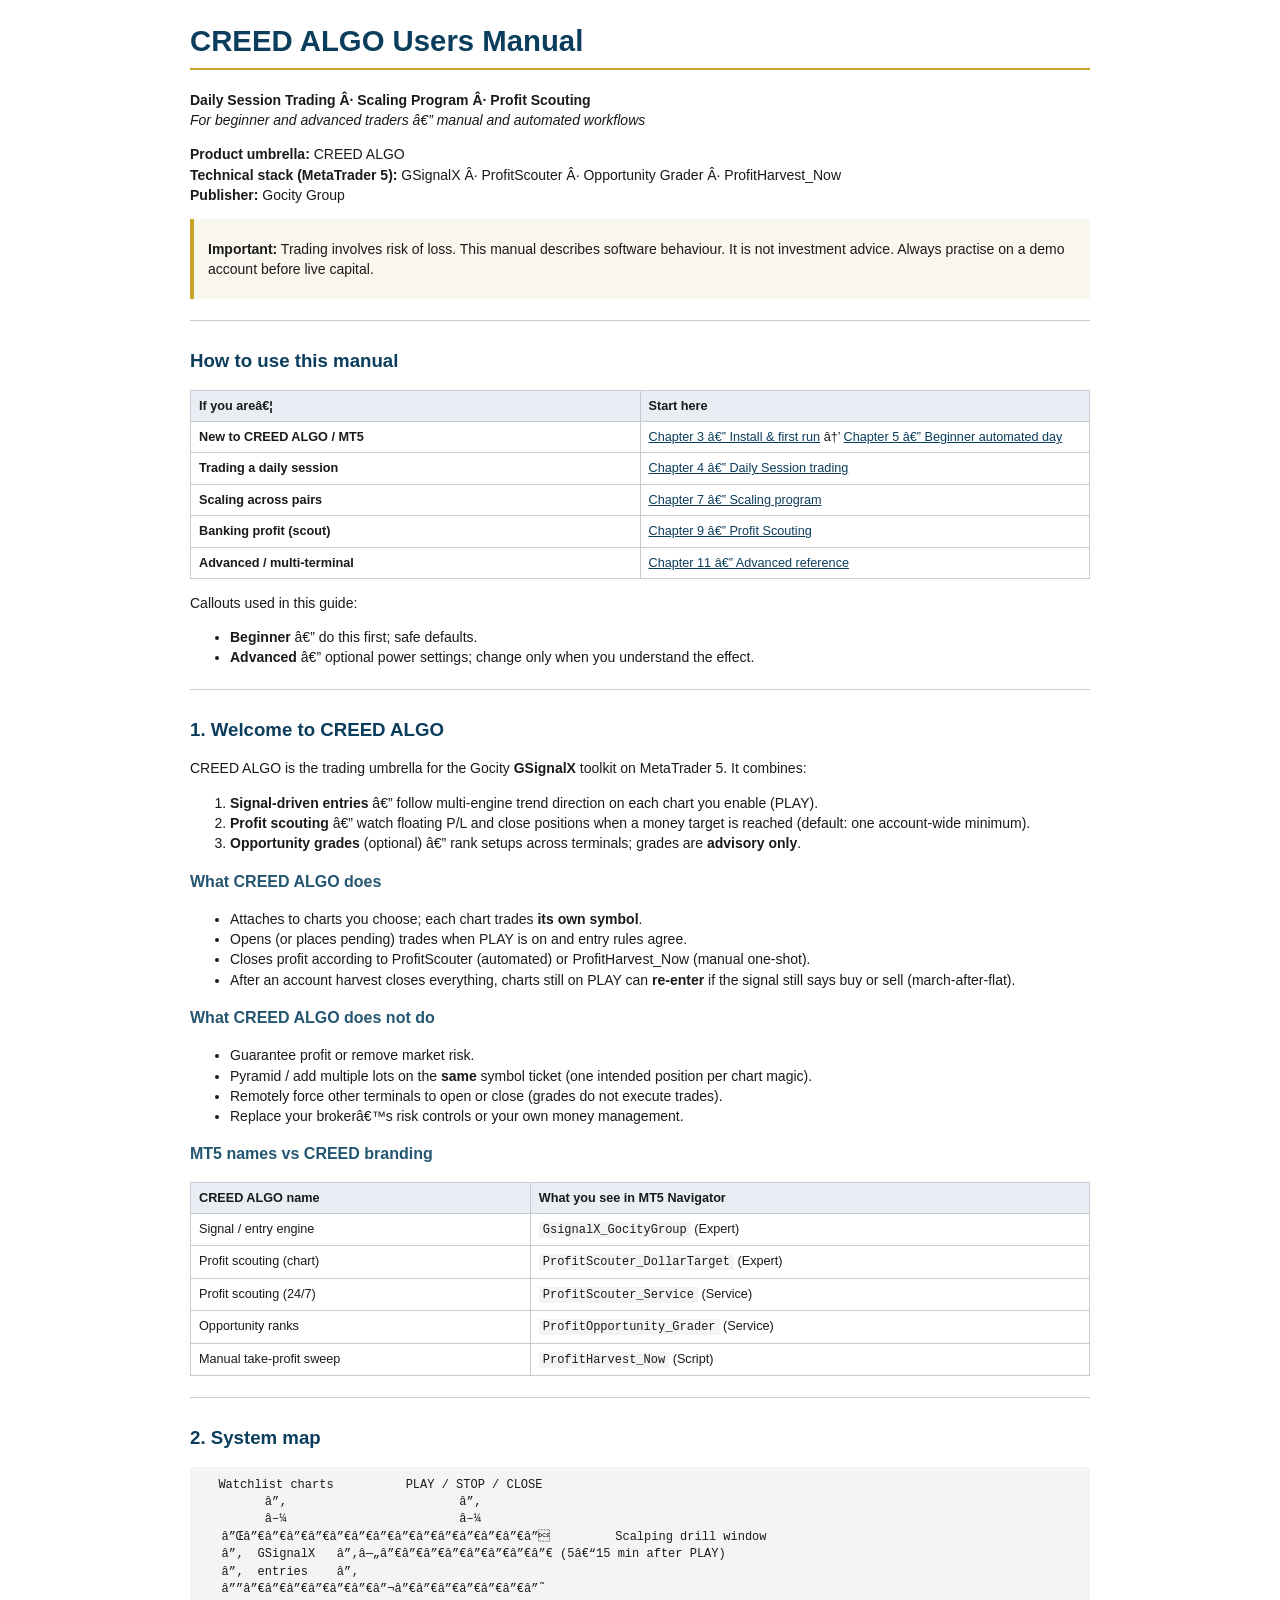
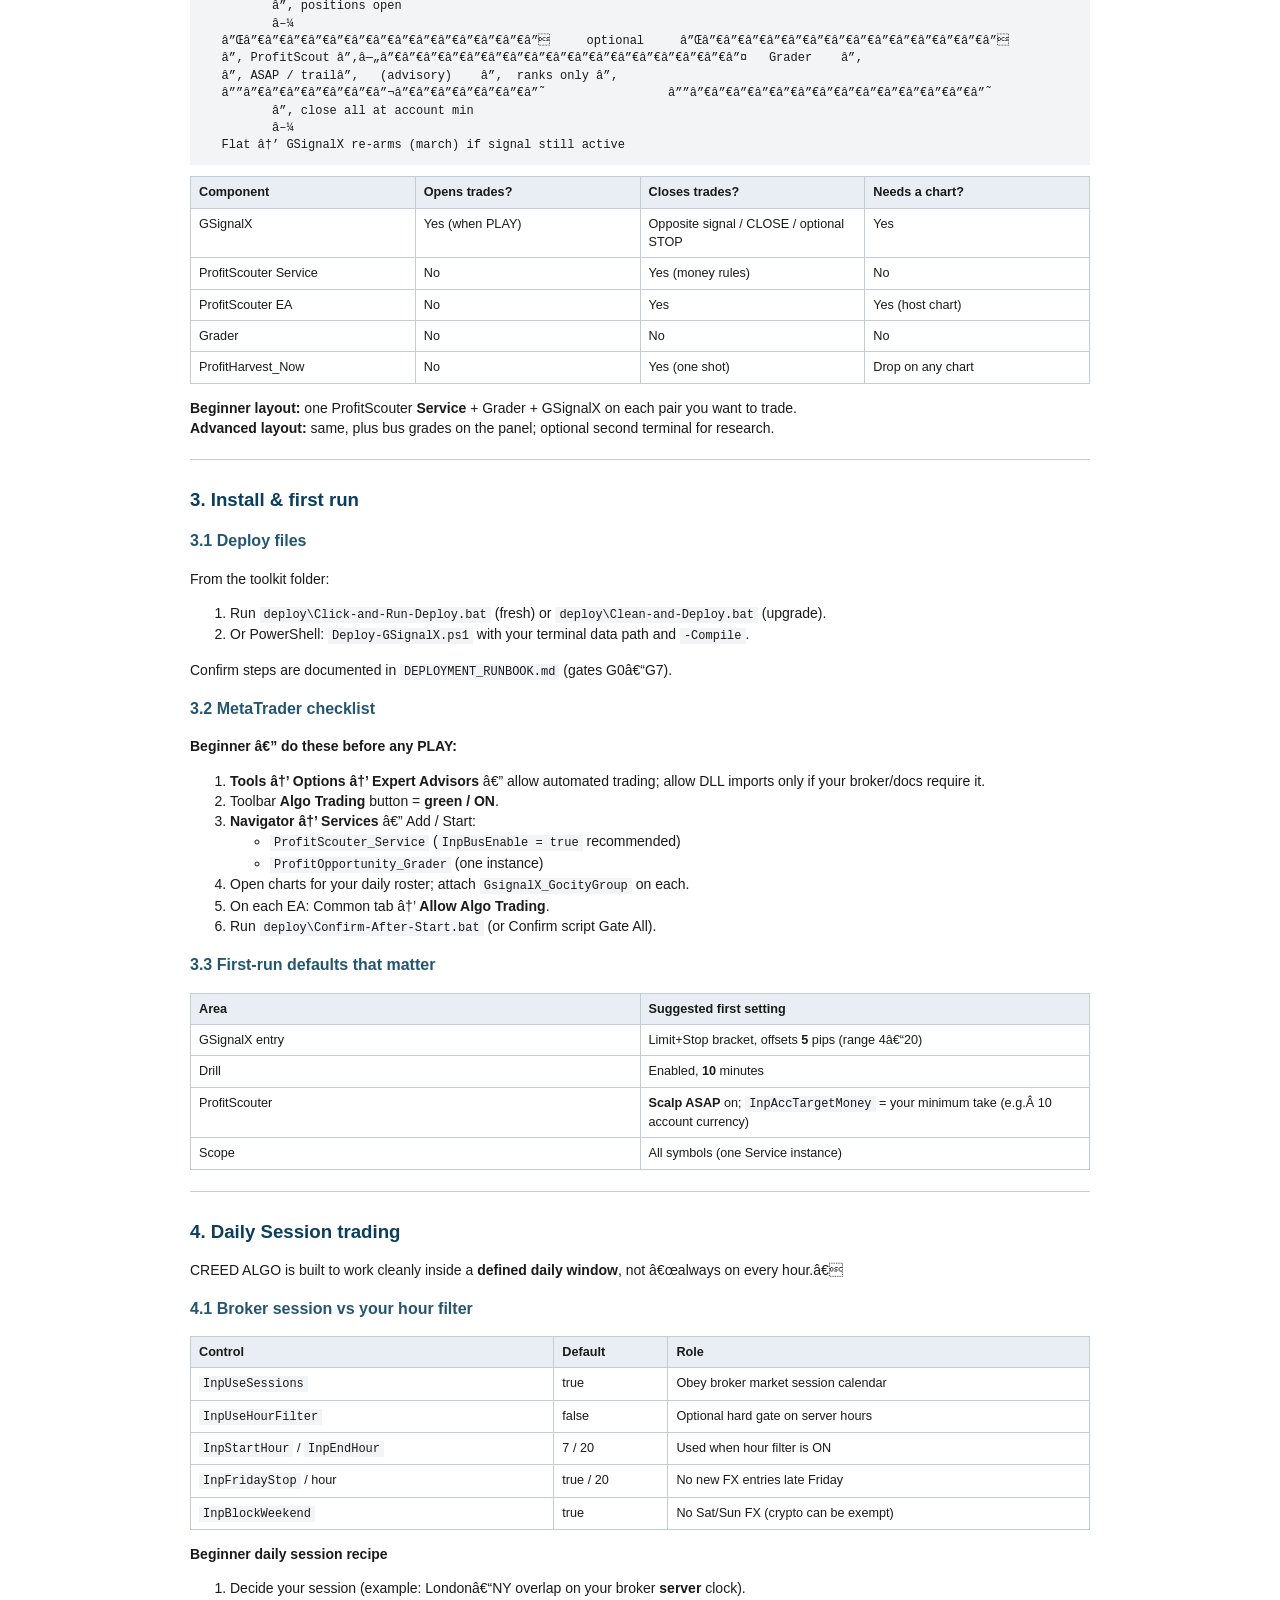
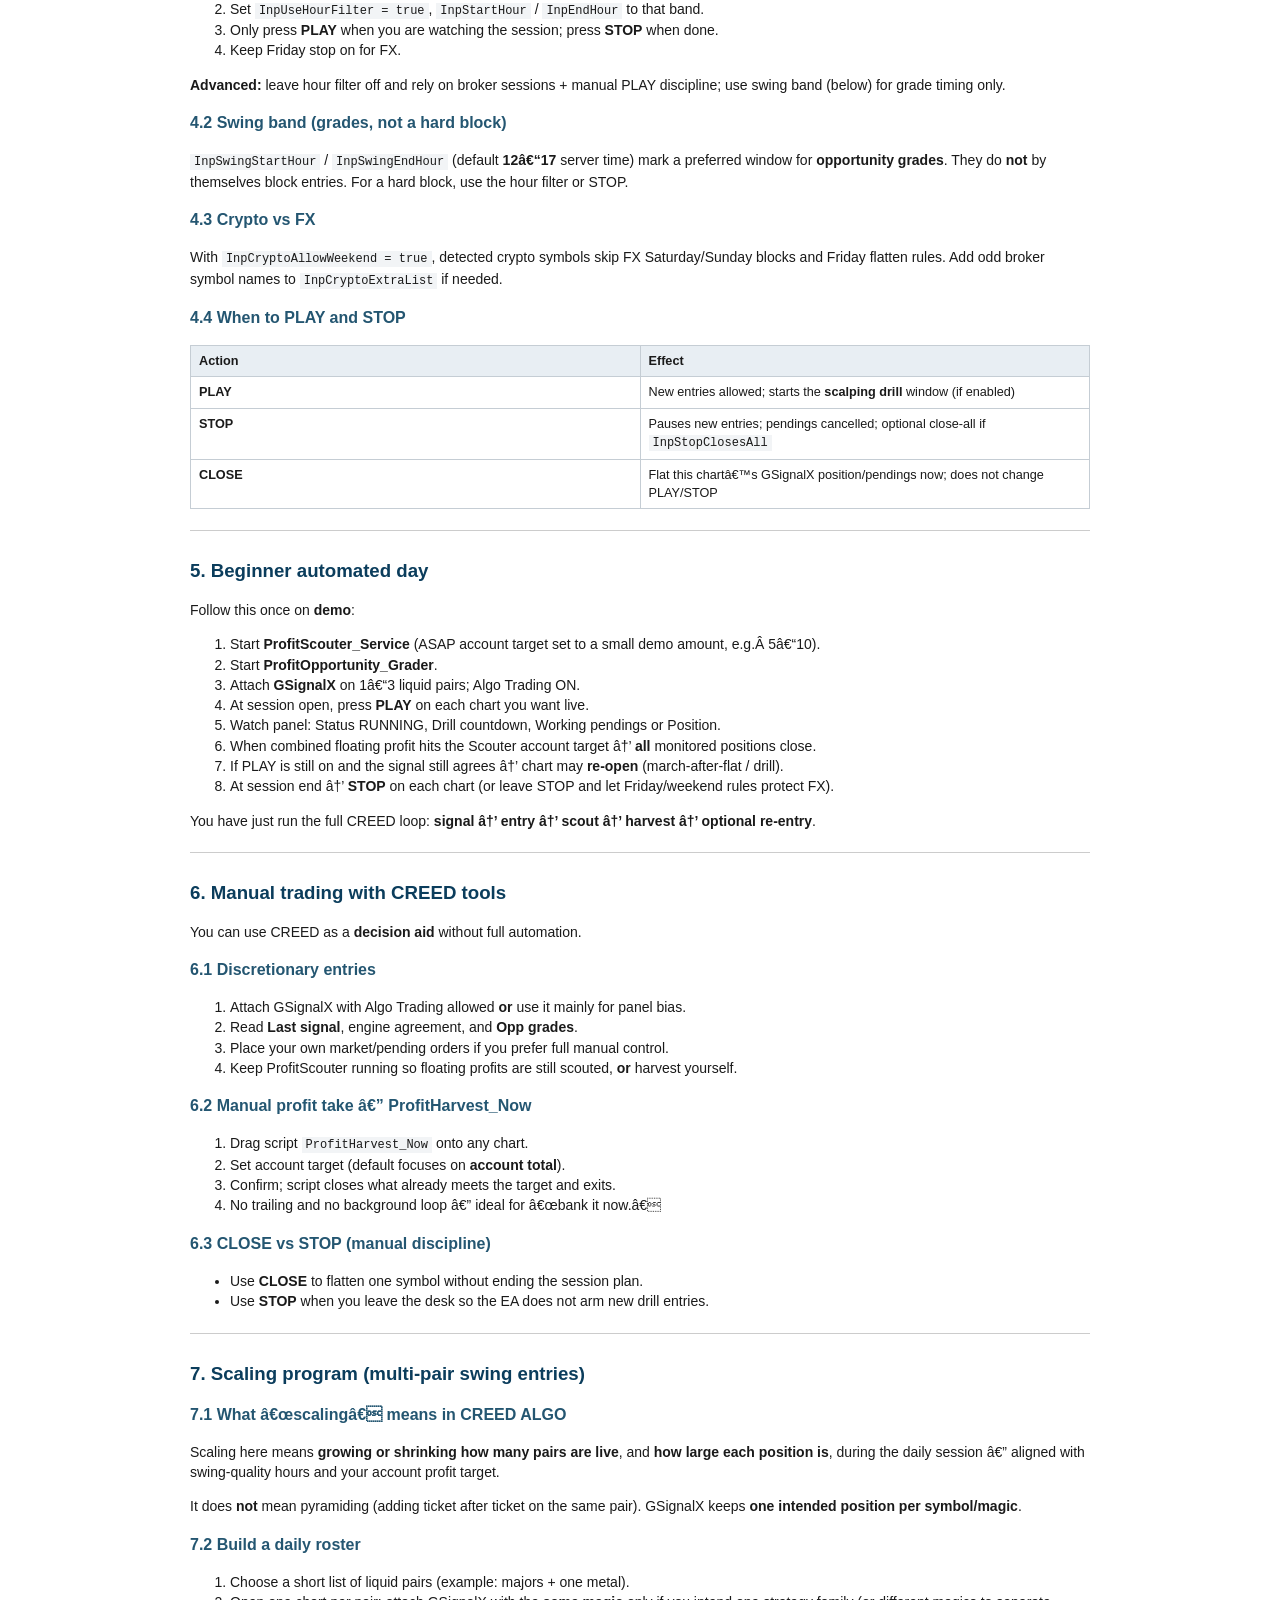
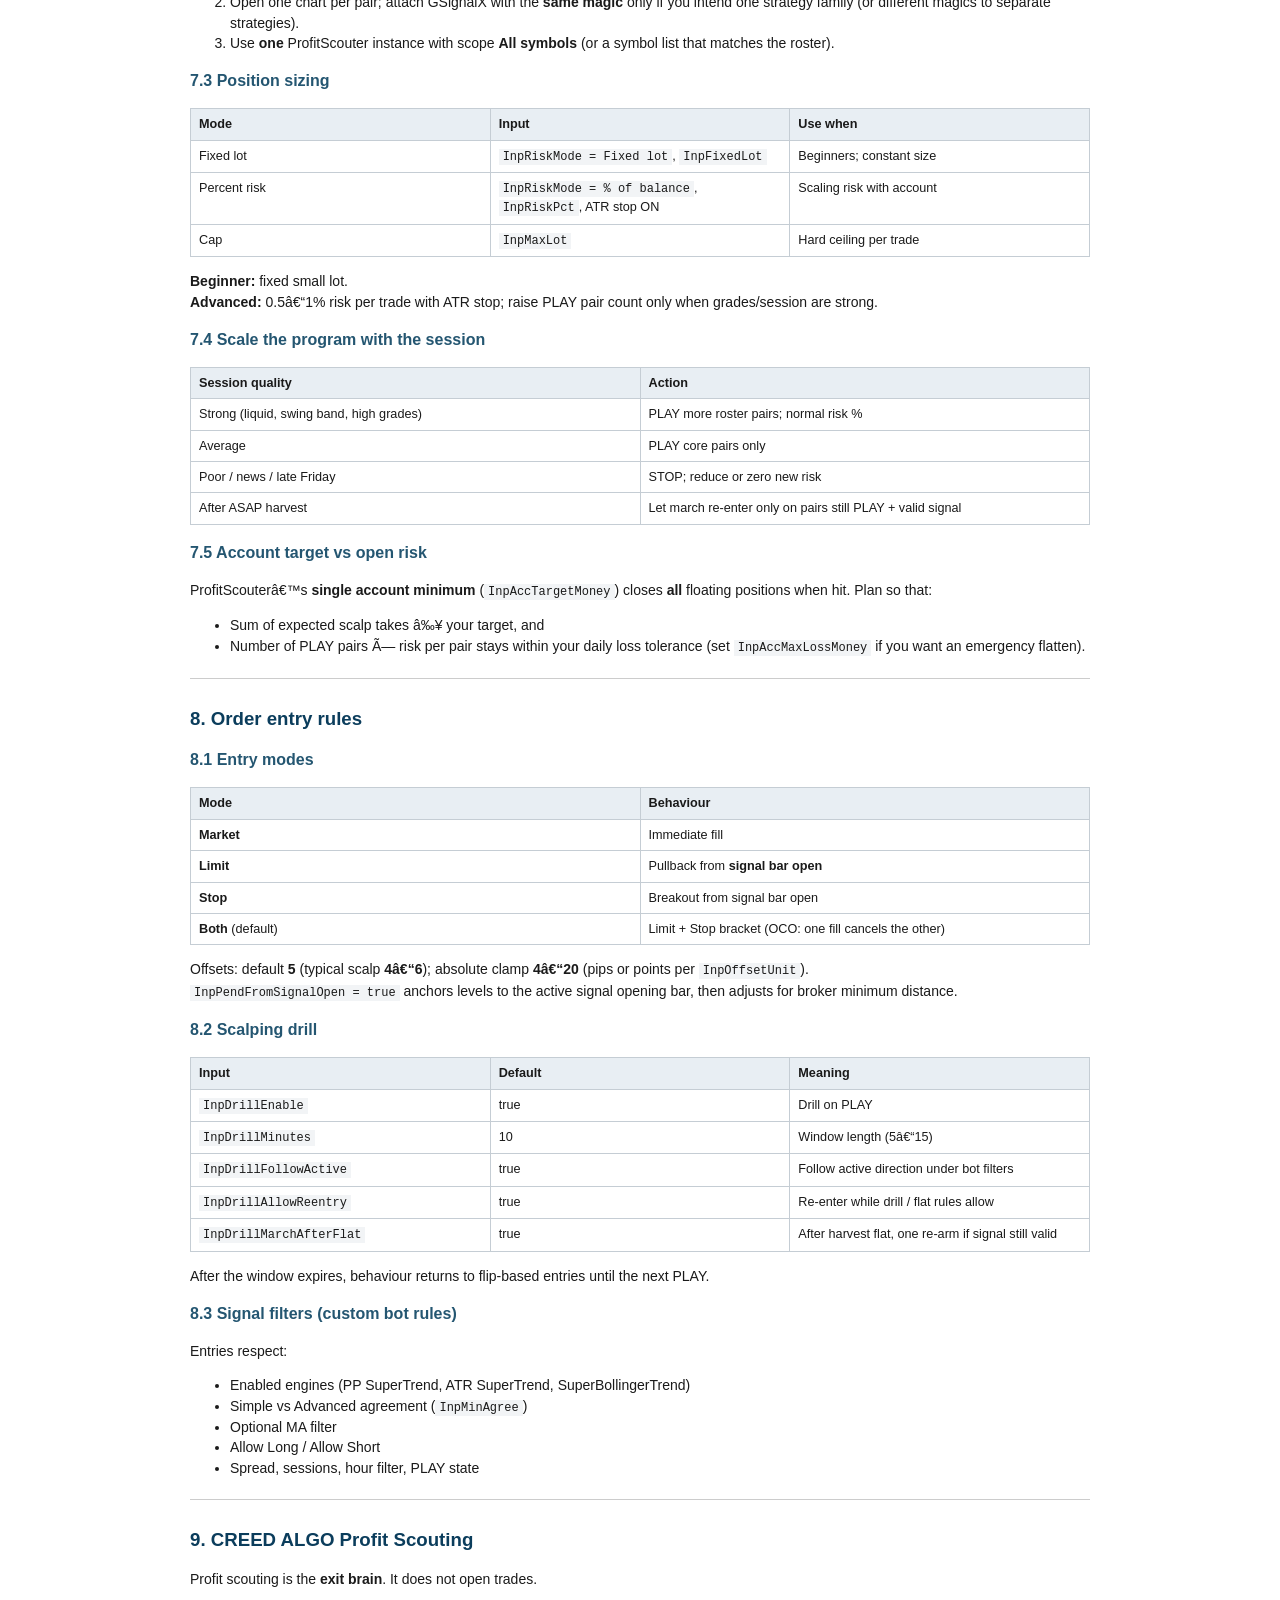
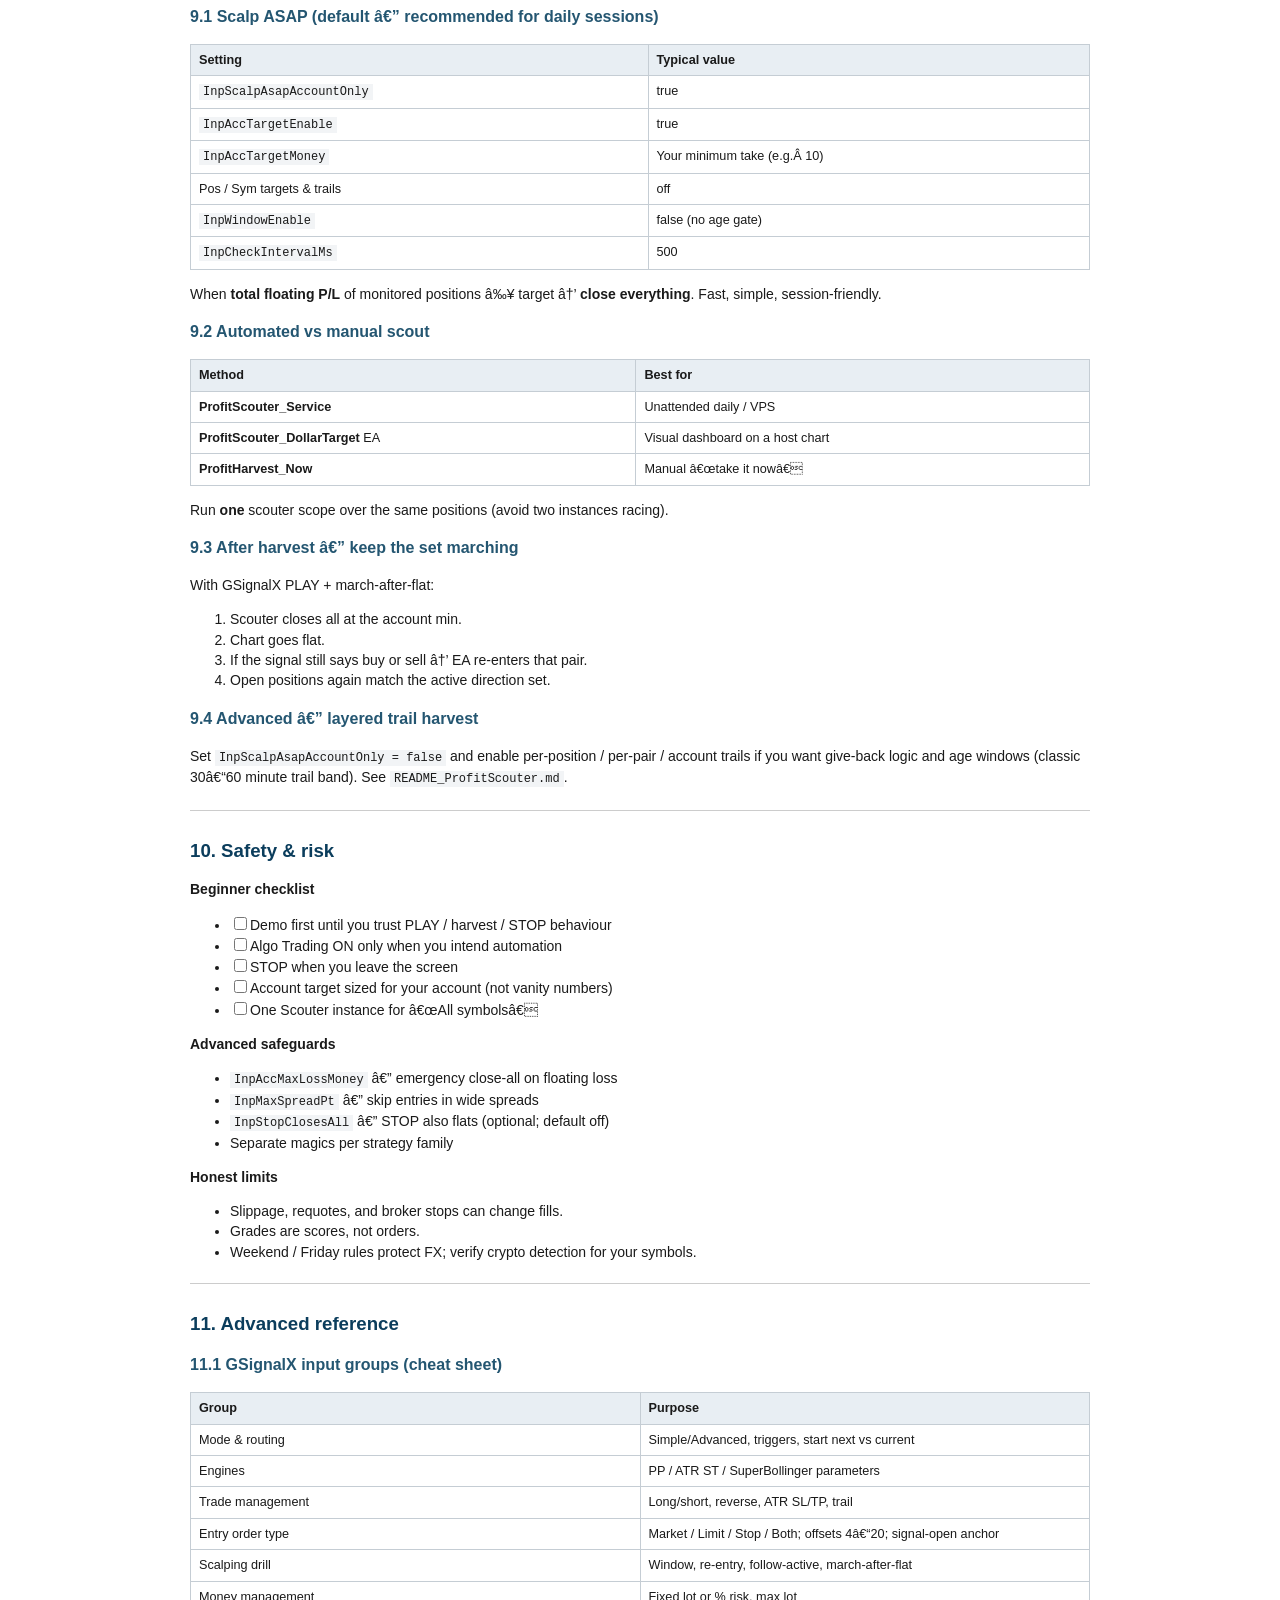
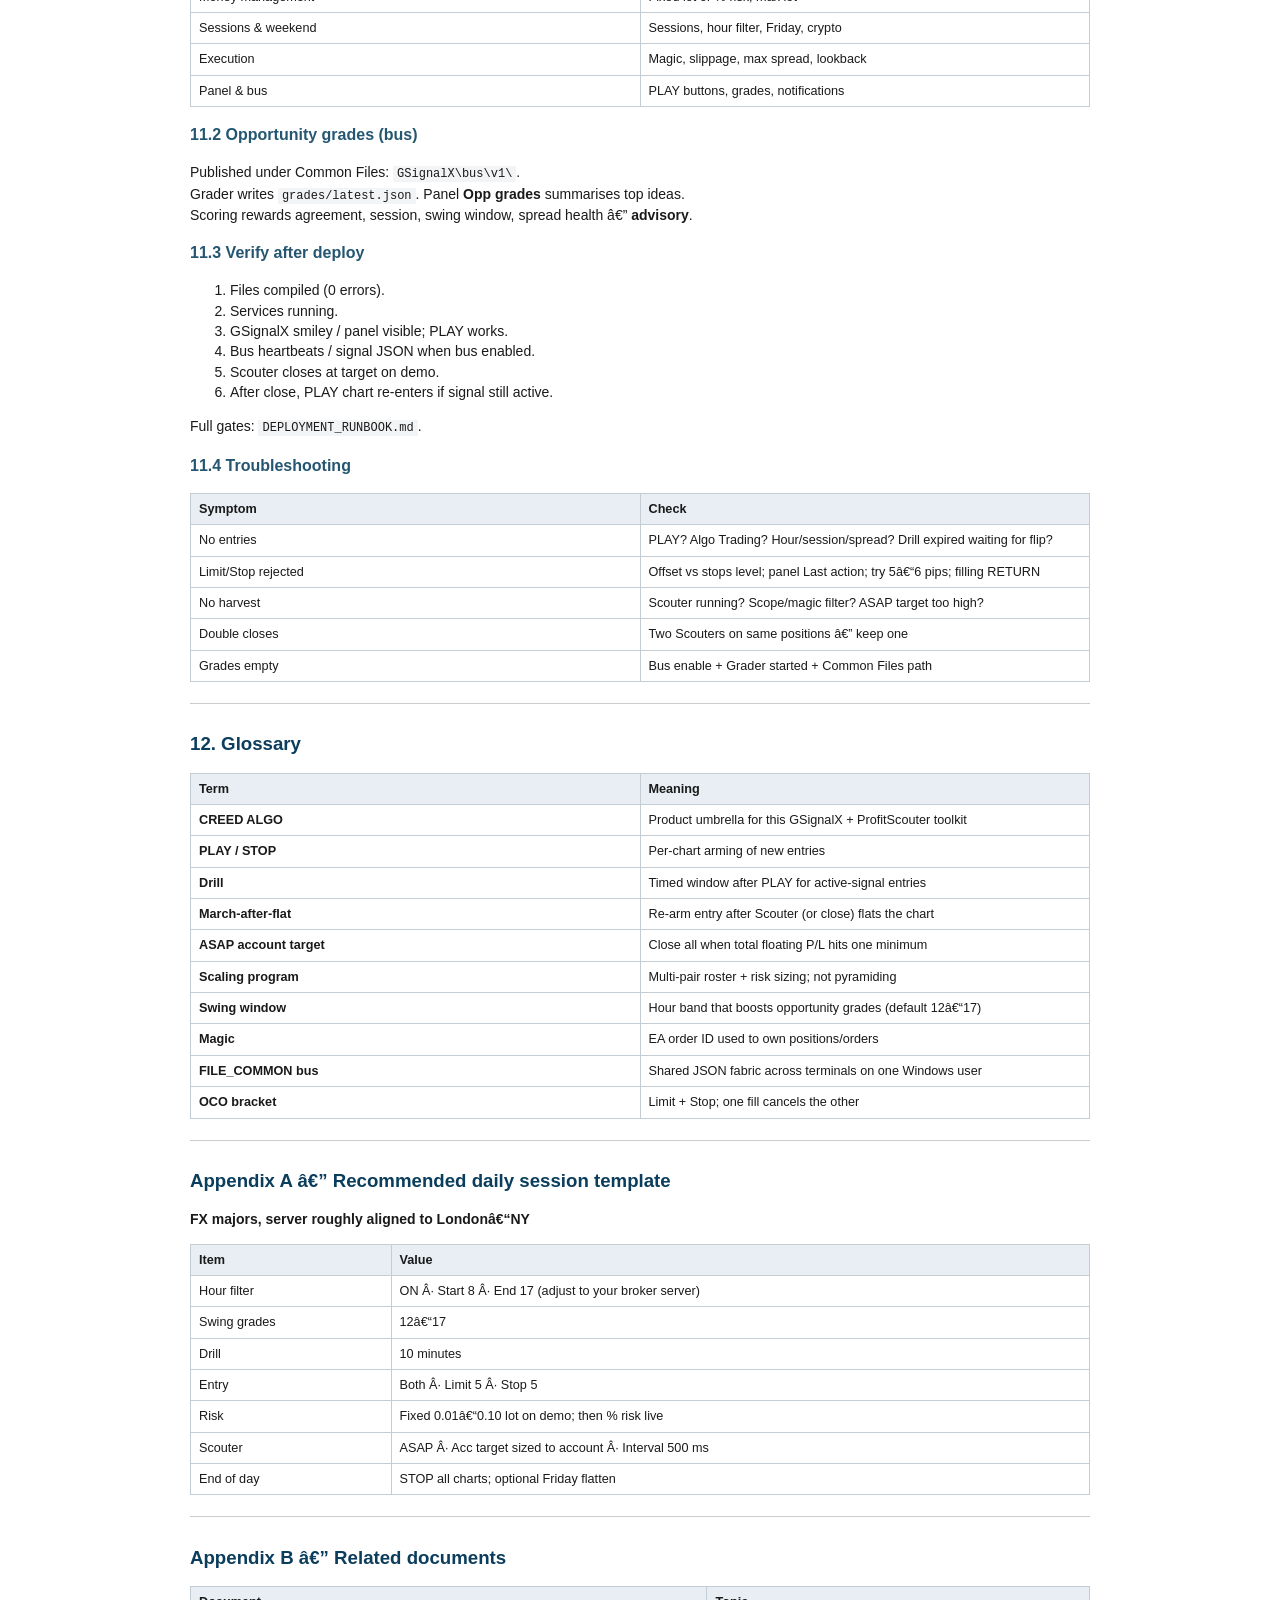
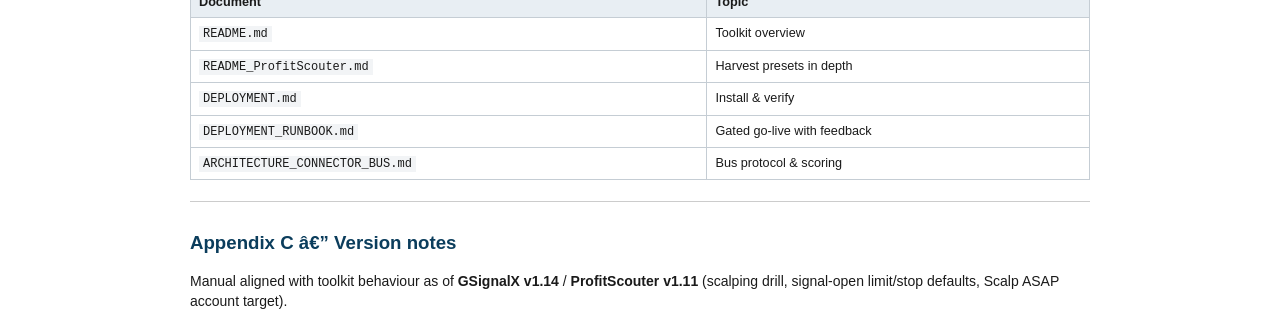
==== docs/CREED_ALGO_Users_Manual.html @ 67f5be6b "first commit" ====
﻿<!DOCTYPE html>
<html><head><meta charset='utf-8'/>
<title>CREED ALGO Users Manual</title>
<style>
@page { margin: 18mm 16mm; }
body { font-family: 'Segoe UI', Calibri, Arial, sans-serif; font-size: 10.5pt; line-height: 1.45; color: #1a1a1a; max-width: 900px; margin: 0 auto; }
h1 { font-size: 22pt; color: #0b3d5c; border-bottom: 2px solid #c9a227; padding-bottom: 6px; page-break-before: avoid; }
h2 { font-size: 14pt; color: #0b3d5c; margin-top: 1.4em; page-break-after: avoid; }
h3 { font-size: 12pt; color: #245671; page-break-after: avoid; }
table { border-collapse: collapse; width: 100%; margin: 0.8em 0; font-size: 9.5pt; page-break-inside: avoid; }
th, td { border: 1px solid #c5cdd4; padding: 6px 8px; vertical-align: top; }
th { background: #e8eef3; text-align: left; }
blockquote { border-left: 4px solid #c9a227; margin: 1em 0; padding: 0.4em 1em; background: #faf7ef; }
code { font-family: Consolas, monospace; font-size: 9pt; background: #f2f4f6; padding: 1px 4px; }
pre { background: #f2f4f6; padding: 10px; overflow-x: auto; font-size: 8.5pt; page-break-inside: avoid; }
hr { border: none; border-top: 1px solid #ccc; margin: 1.5em 0; }
a { color: #0b3d5c; }
</style></head><body><h1 id="creed-algo-users-manual">CREED ALGO Users Manual</h1>
<p><strong>Daily Session Trading Â· Scaling Program Â· Profit
Scouting</strong><br />
<em>For beginner and advanced traders â€” manual and automated
workflows</em></p>
<p><strong>Product umbrella:</strong> CREED ALGO<br />
<strong>Technical stack (MetaTrader 5):</strong> GSignalX Â·
ProfitScouter Â· Opportunity Grader Â· ProfitHarvest_Now<br />
<strong>Publisher:</strong> Gocity Group</p>
<blockquote>
<p><strong>Important:</strong> Trading involves risk of loss. This
manual describes software behaviour. It is not investment advice. Always
practise on a demo account before live capital.</p>
</blockquote>
<hr />
<h2 id="how-to-use-this-manual">How to use this manual</h2>
<table>
<colgroup>
<col style="width: 50%" />
<col style="width: 50%" />
</colgroup>
<thead>
<tr>
<th>If you areâ€¦</th>
<th>Start here</th>
</tr>
</thead>
<tbody>
<tr>
<td><strong>New to CREED ALGO / MT5</strong></td>
<td><a href="#3-install--first-run">Chapter 3 â€” Install &amp; first
run</a> â†’ <a href="#5-beginner-automated-day">Chapter 5 â€” Beginner
automated day</a></td>
</tr>
<tr>
<td><strong>Trading a daily session</strong></td>
<td><a href="#4-daily-session-trading">Chapter 4 â€” Daily Session
trading</a></td>
</tr>
<tr>
<td><strong>Scaling across pairs</strong></td>
<td><a href="#7-scaling-program-multi-pair-swing-entries">Chapter 7 â€”
Scaling program</a></td>
</tr>
<tr>
<td><strong>Banking profit (scout)</strong></td>
<td><a href="#9-creed-algo-profit-scouting">Chapter 9 â€” Profit
Scouting</a></td>
</tr>
<tr>
<td><strong>Advanced / multi-terminal</strong></td>
<td><a href="#11-advanced-reference">Chapter 11 â€” Advanced
reference</a></td>
</tr>
</tbody>
</table>
<p>Callouts used in this guide:</p>
<ul>
<li><strong>Beginner</strong> â€” do this first; safe defaults.</li>
<li><strong>Advanced</strong> â€” optional power settings; change only
when you understand the effect.</li>
</ul>
<hr />
<h2 id="welcome-to-creed-algo">1. Welcome to CREED ALGO</h2>
<p>CREED ALGO is the trading umbrella for the Gocity
<strong>GSignalX</strong> toolkit on MetaTrader 5. It combines:</p>
<ol type="1">
<li><strong>Signal-driven entries</strong> â€” follow multi-engine trend
direction on each chart you enable (PLAY).</li>
<li><strong>Profit scouting</strong> â€” watch floating P/L and close
positions when a money target is reached (default: one account-wide
minimum).</li>
<li><strong>Opportunity grades</strong> (optional) â€” rank setups across
terminals; grades are <strong>advisory only</strong>.</li>
</ol>
<h3 id="what-creed-algo-does">What CREED ALGO does</h3>
<ul>
<li>Attaches to charts you choose; each chart trades <strong>its own
symbol</strong>.</li>
<li>Opens (or places pending) trades when PLAY is on and entry rules
agree.</li>
<li>Closes profit according to ProfitScouter (automated) or
ProfitHarvest_Now (manual one-shot).</li>
<li>After an account harvest closes everything, charts still on PLAY can
<strong>re-enter</strong> if the signal still says buy or sell
(march-after-flat).</li>
</ul>
<h3 id="what-creed-algo-does-not-do">What CREED ALGO does not do</h3>
<ul>
<li>Guarantee profit or remove market risk.</li>
<li>Pyramid / add multiple lots on the <strong>same</strong> symbol
ticket (one intended position per chart magic).</li>
<li>Remotely force other terminals to open or close (grades do not
execute trades).</li>
<li>Replace your brokerâ€™s risk controls or your own money
management.</li>
</ul>
<h3 id="mt5-names-vs-creed-branding">MT5 names vs CREED branding</h3>
<table>
<thead>
<tr>
<th>CREED ALGO name</th>
<th>What you see in MT5 Navigator</th>
</tr>
</thead>
<tbody>
<tr>
<td>Signal / entry engine</td>
<td><code>GsignalX_GocityGroup</code> (Expert)</td>
</tr>
<tr>
<td>Profit scouting (chart)</td>
<td><code>ProfitScouter_DollarTarget</code> (Expert)</td>
</tr>
<tr>
<td>Profit scouting (24/7)</td>
<td><code>ProfitScouter_Service</code> (Service)</td>
</tr>
<tr>
<td>Opportunity ranks</td>
<td><code>ProfitOpportunity_Grader</code> (Service)</td>
</tr>
<tr>
<td>Manual take-profit sweep</td>
<td><code>ProfitHarvest_Now</code> (Script)</td>
</tr>
</tbody>
</table>
<hr />
<h2 id="system-map">2. System map</h2>
<pre><code>  Watchlist charts          PLAY / STOP / CLOSE
         â”‚                        â”‚
         â–¼                        â–¼
   â”Œâ”€â”€â”€â”€â”€â”€â”€â”€â”€â”€â”€â”€â”€â”         Scalping drill window
   â”‚  GSignalX   â”‚â—„â”€â”€â”€â”€â”€â”€â”€â”€ (5â€“15 min after PLAY)
   â”‚  entries    â”‚
   â””â”€â”€â”€â”€â”€â”€â”¬â”€â”€â”€â”€â”€â”€â”˜
          â”‚ positions open
          â–¼
   â”Œâ”€â”€â”€â”€â”€â”€â”€â”€â”€â”€â”€â”€â”€â”     optional     â”Œâ”€â”€â”€â”€â”€â”€â”€â”€â”€â”€â”€â”€â”€â”
   â”‚ ProfitScout â”‚â—„â”€â”€â”€â”€â”€â”€â”€â”€â”€â”€â”€â”€â”€â”€â”€â”€â”¤   Grader    â”‚
   â”‚ ASAP / trailâ”‚   (advisory)    â”‚  ranks only â”‚
   â””â”€â”€â”€â”€â”€â”€â”¬â”€â”€â”€â”€â”€â”€â”˜                 â””â”€â”€â”€â”€â”€â”€â”€â”€â”€â”€â”€â”€â”€â”˜
          â”‚ close all at account min
          â–¼
   Flat â†’ GSignalX re-arms (march) if signal still active</code></pre>
<table>
<colgroup>
<col style="width: 25%" />
<col style="width: 25%" />
<col style="width: 25%" />
<col style="width: 25%" />
</colgroup>
<thead>
<tr>
<th>Component</th>
<th>Opens trades?</th>
<th>Closes trades?</th>
<th>Needs a chart?</th>
</tr>
</thead>
<tbody>
<tr>
<td>GSignalX</td>
<td>Yes (when PLAY)</td>
<td>Opposite signal / CLOSE / optional STOP</td>
<td>Yes</td>
</tr>
<tr>
<td>ProfitScouter Service</td>
<td>No</td>
<td>Yes (money rules)</td>
<td>No</td>
</tr>
<tr>
<td>ProfitScouter EA</td>
<td>No</td>
<td>Yes</td>
<td>Yes (host chart)</td>
</tr>
<tr>
<td>Grader</td>
<td>No</td>
<td>No</td>
<td>No</td>
</tr>
<tr>
<td>ProfitHarvest_Now</td>
<td>No</td>
<td>Yes (one shot)</td>
<td>Drop on any chart</td>
</tr>
</tbody>
</table>
<p><strong>Beginner layout:</strong> one ProfitScouter
<strong>Service</strong> + Grader + GSignalX on each pair you want to
trade.<br />
<strong>Advanced layout:</strong> same, plus bus grades on the panel;
optional second terminal for research.</p>
<hr />
<h2 id="install-first-run">3. Install &amp; first run</h2>
<h3 id="deploy-files">3.1 Deploy files</h3>
<p>From the toolkit folder:</p>
<ol type="1">
<li>Run <code>deploy\Click-and-Run-Deploy.bat</code> (fresh) or
<code>deploy\Clean-and-Deploy.bat</code> (upgrade).</li>
<li>Or PowerShell: <code>Deploy-GSignalX.ps1</code> with your terminal
data path and <code>-Compile</code>.</li>
</ol>
<p>Confirm steps are documented in <code>DEPLOYMENT_RUNBOOK.md</code>
(gates G0â€“G7).</p>
<h3 id="metatrader-checklist">3.2 MetaTrader checklist</h3>
<p><strong>Beginner â€” do these before any PLAY:</strong></p>
<ol type="1">
<li><strong>Tools â†’ Options â†’ Expert Advisors</strong> â€” allow automated
trading; allow DLL imports only if your broker/docs require it.</li>
<li>Toolbar <strong>Algo Trading</strong> button = <strong>green /
ON</strong>.</li>
<li><strong>Navigator â†’ Services</strong> â€” Add / Start:
<ul>
<li><code>ProfitScouter_Service</code> (<code>InpBusEnable = true</code>
recommended)</li>
<li><code>ProfitOpportunity_Grader</code> (one instance)</li>
</ul></li>
<li>Open charts for your daily roster; attach
<code>GsignalX_GocityGroup</code> on each.</li>
<li>On each EA: Common tab â†’ <strong>Allow Algo Trading</strong>.</li>
<li>Run <code>deploy\Confirm-After-Start.bat</code> (or Confirm script
Gate All).</li>
</ol>
<h3 id="first-run-defaults-that-matter">3.3 First-run defaults that
matter</h3>
<table>
<colgroup>
<col style="width: 50%" />
<col style="width: 50%" />
</colgroup>
<thead>
<tr>
<th>Area</th>
<th>Suggested first setting</th>
</tr>
</thead>
<tbody>
<tr>
<td>GSignalX entry</td>
<td>Limit+Stop bracket, offsets <strong>5</strong> pips (range
4â€“20)</td>
</tr>
<tr>
<td>Drill</td>
<td>Enabled, <strong>10</strong> minutes</td>
</tr>
<tr>
<td>ProfitScouter</td>
<td><strong>Scalp ASAP</strong> on; <code>InpAccTargetMoney</code> =
your minimum take (e.g.Â 10 account currency)</td>
</tr>
<tr>
<td>Scope</td>
<td>All symbols (one Service instance)</td>
</tr>
</tbody>
</table>
<hr />
<h2 id="daily-session-trading">4. Daily Session trading</h2>
<p>CREED ALGO is built to work cleanly inside a <strong>defined daily
window</strong>, not â€œalways on every hour.â€</p>
<h3 id="broker-session-vs-your-hour-filter">4.1 Broker session vs your
hour filter</h3>
<table>
<thead>
<tr>
<th>Control</th>
<th>Default</th>
<th>Role</th>
</tr>
</thead>
<tbody>
<tr>
<td><code>InpUseSessions</code></td>
<td>true</td>
<td>Obey broker market session calendar</td>
</tr>
<tr>
<td><code>InpUseHourFilter</code></td>
<td>false</td>
<td>Optional hard gate on server hours</td>
</tr>
<tr>
<td><code>InpStartHour</code> / <code>InpEndHour</code></td>
<td>7 / 20</td>
<td>Used when hour filter is ON</td>
</tr>
<tr>
<td><code>InpFridayStop</code> / hour</td>
<td>true / 20</td>
<td>No new FX entries late Friday</td>
</tr>
<tr>
<td><code>InpBlockWeekend</code></td>
<td>true</td>
<td>No Sat/Sun FX (crypto can be exempt)</td>
</tr>
</tbody>
</table>
<p><strong>Beginner daily session recipe</strong></p>
<ol type="1">
<li>Decide your session (example: Londonâ€“NY overlap on your broker
<strong>server</strong> clock).</li>
<li>Set <code>InpUseHourFilter = true</code>, <code>InpStartHour</code>
/ <code>InpEndHour</code> to that band.</li>
<li>Only press <strong>PLAY</strong> when you are watching the session;
press <strong>STOP</strong> when done.</li>
<li>Keep Friday stop on for FX.</li>
</ol>
<p><strong>Advanced:</strong> leave hour filter off and rely on broker
sessions + manual PLAY discipline; use swing band (below) for grade
timing only.</p>
<h3 id="swing-band-grades-not-a-hard-block">4.2 Swing band (grades, not
a hard block)</h3>
<p><code>InpSwingStartHour</code> / <code>InpSwingEndHour</code>
(default <strong>12â€“17</strong> server time) mark a preferred window for
<strong>opportunity grades</strong>. They do <strong>not</strong> by
themselves block entries. For a hard block, use the hour filter or
STOP.</p>
<h3 id="crypto-vs-fx">4.3 Crypto vs FX</h3>
<p>With <code>InpCryptoAllowWeekend = true</code>, detected crypto
symbols skip FX Saturday/Sunday blocks and Friday flatten rules. Add odd
broker symbol names to <code>InpCryptoExtraList</code> if needed.</p>
<h3 id="when-to-play-and-stop">4.4 When to PLAY and STOP</h3>
<table>
<colgroup>
<col style="width: 50%" />
<col style="width: 50%" />
</colgroup>
<thead>
<tr>
<th>Action</th>
<th>Effect</th>
</tr>
</thead>
<tbody>
<tr>
<td><strong>PLAY</strong></td>
<td>New entries allowed; starts the <strong>scalping drill</strong>
window (if enabled)</td>
</tr>
<tr>
<td><strong>STOP</strong></td>
<td>Pauses new entries; pendings cancelled; optional close-all if
<code>InpStopClosesAll</code></td>
</tr>
<tr>
<td><strong>CLOSE</strong></td>
<td>Flat this chartâ€™s GSignalX position/pendings now; does not change
PLAY/STOP</td>
</tr>
</tbody>
</table>
<hr />
<h2 id="beginner-automated-day">5. Beginner automated day</h2>
<p>Follow this once on <strong>demo</strong>:</p>
<ol type="1">
<li>Start <strong>ProfitScouter_Service</strong> (ASAP account target
set to a small demo amount, e.g.Â 5â€“10).</li>
<li>Start <strong>ProfitOpportunity_Grader</strong>.</li>
<li>Attach <strong>GSignalX</strong> on 1â€“3 liquid pairs; Algo Trading
ON.</li>
<li>At session open, press <strong>PLAY</strong> on each chart you want
live.</li>
<li>Watch panel: Status RUNNING, Drill countdown, Working pendings or
Position.</li>
<li>When combined floating profit hits the Scouter account target â†’
<strong>all</strong> monitored positions close.</li>
<li>If PLAY is still on and the signal still agrees â†’ chart may
<strong>re-open</strong> (march-after-flat / drill).</li>
<li>At session end â†’ <strong>STOP</strong> on each chart (or leave STOP
and let Friday/weekend rules protect FX).</li>
</ol>
<p>You have just run the full CREED loop: <strong>signal â†’ entry â†’ scout
â†’ harvest â†’ optional re-entry</strong>.</p>
<hr />
<h2 id="manual-trading-with-creed-tools">6. Manual trading with CREED
tools</h2>
<p>You can use CREED as a <strong>decision aid</strong> without full
automation.</p>
<h3 id="discretionary-entries">6.1 Discretionary entries</h3>
<ol type="1">
<li>Attach GSignalX with Algo Trading allowed <strong>or</strong> use it
mainly for panel bias.</li>
<li>Read <strong>Last signal</strong>, engine agreement, and <strong>Opp
grades</strong>.</li>
<li>Place your own market/pending orders if you prefer full manual
control.</li>
<li>Keep ProfitScouter running so floating profits are still scouted,
<strong>or</strong> harvest yourself.</li>
</ol>
<h3 id="manual-profit-take-profitharvest_now">6.2 Manual profit take â€”
ProfitHarvest_Now</h3>
<ol type="1">
<li>Drag script <code>ProfitHarvest_Now</code> onto any chart.</li>
<li>Set account target (default focuses on <strong>account
total</strong>).</li>
<li>Confirm; script closes what already meets the target and exits.</li>
<li>No trailing and no background loop â€” ideal for â€œbank it now.â€</li>
</ol>
<h3 id="close-vs-stop-manual-discipline">6.3 CLOSE vs STOP (manual
discipline)</h3>
<ul>
<li>Use <strong>CLOSE</strong> to flatten one symbol without ending the
session plan.</li>
<li>Use <strong>STOP</strong> when you leave the desk so the EA does not
arm new drill entries.</li>
</ul>
<hr />
<h2 id="scaling-program-multi-pair-swing-entries">7. Scaling program
(multi-pair swing entries)</h2>
<h3 id="what-scaling-means-in-creed-algo">7.1 What â€œscalingâ€ means in
CREED ALGO</h3>
<p>Scaling here means <strong>growing or shrinking how many pairs are
live</strong>, and <strong>how large each position is</strong>, during
the daily session â€” aligned with swing-quality hours and your account
profit target.</p>
<p>It does <strong>not</strong> mean pyramiding (adding ticket after
ticket on the same pair). GSignalX keeps <strong>one intended position
per symbol/magic</strong>.</p>
<h3 id="build-a-daily-roster">7.2 Build a daily roster</h3>
<ol type="1">
<li>Choose a short list of liquid pairs (example: majors + one
metal).</li>
<li>Open one chart per pair; attach GSignalX with the <strong>same
magic</strong> only if you intend one strategy family (or different
magics to separate strategies).</li>
<li>Use <strong>one</strong> ProfitScouter instance with scope
<strong>All symbols</strong> (or a symbol list that matches the
roster).</li>
</ol>
<h3 id="position-sizing">7.3 Position sizing</h3>
<table>
<colgroup>
<col style="width: 33%" />
<col style="width: 33%" />
<col style="width: 33%" />
</colgroup>
<thead>
<tr>
<th>Mode</th>
<th>Input</th>
<th>Use when</th>
</tr>
</thead>
<tbody>
<tr>
<td>Fixed lot</td>
<td><code>InpRiskMode = Fixed lot</code>, <code>InpFixedLot</code></td>
<td>Beginners; constant size</td>
</tr>
<tr>
<td>Percent risk</td>
<td><code>InpRiskMode = % of balance</code>, <code>InpRiskPct</code>,
ATR stop ON</td>
<td>Scaling risk with account</td>
</tr>
<tr>
<td>Cap</td>
<td><code>InpMaxLot</code></td>
<td>Hard ceiling per trade</td>
</tr>
</tbody>
</table>
<p><strong>Beginner:</strong> fixed small lot.<br />
<strong>Advanced:</strong> 0.5â€“1% risk per trade with ATR stop; raise
PLAY pair count only when grades/session are strong.</p>
<h3 id="scale-the-program-with-the-session">7.4 Scale the program with
the session</h3>
<table>
<colgroup>
<col style="width: 50%" />
<col style="width: 50%" />
</colgroup>
<thead>
<tr>
<th>Session quality</th>
<th>Action</th>
</tr>
</thead>
<tbody>
<tr>
<td>Strong (liquid, swing band, high grades)</td>
<td>PLAY more roster pairs; normal risk %</td>
</tr>
<tr>
<td>Average</td>
<td>PLAY core pairs only</td>
</tr>
<tr>
<td>Poor / news / late Friday</td>
<td>STOP; reduce or zero new risk</td>
</tr>
<tr>
<td>After ASAP harvest</td>
<td>Let march re-enter only on pairs still PLAY + valid signal</td>
</tr>
</tbody>
</table>
<h3 id="account-target-vs-open-risk">7.5 Account target vs open
risk</h3>
<p>ProfitScouterâ€™s <strong>single account minimum</strong>
(<code>InpAccTargetMoney</code>) closes <strong>all</strong> floating
positions when hit. Plan so that:</p>
<ul>
<li>Sum of expected scalp takes â‰¥ your target, and<br />
</li>
<li>Number of PLAY pairs Ã— risk per pair stays within your daily loss
tolerance (set <code>InpAccMaxLossMoney</code> if you want an emergency
flatten).</li>
</ul>
<hr />
<h2 id="order-entry-rules">8. Order entry rules</h2>
<h3 id="entry-modes">8.1 Entry modes</h3>
<table>
<colgroup>
<col style="width: 50%" />
<col style="width: 50%" />
</colgroup>
<thead>
<tr>
<th>Mode</th>
<th>Behaviour</th>
</tr>
</thead>
<tbody>
<tr>
<td><strong>Market</strong></td>
<td>Immediate fill</td>
</tr>
<tr>
<td><strong>Limit</strong></td>
<td>Pullback from <strong>signal bar open</strong></td>
</tr>
<tr>
<td><strong>Stop</strong></td>
<td>Breakout from signal bar open</td>
</tr>
<tr>
<td><strong>Both</strong> (default)</td>
<td>Limit + Stop bracket (OCO: one fill cancels the other)</td>
</tr>
</tbody>
</table>
<p>Offsets: default <strong>5</strong> (typical scalp
<strong>4â€“6</strong>); absolute clamp <strong>4â€“20</strong> (pips or
points per <code>InpOffsetUnit</code>).<br />
<code>InpPendFromSignalOpen = true</code> anchors levels to the active
signal opening bar, then adjusts for broker minimum distance.</p>
<h3 id="scalping-drill">8.2 Scalping drill</h3>
<table>
<colgroup>
<col style="width: 33%" />
<col style="width: 33%" />
<col style="width: 33%" />
</colgroup>
<thead>
<tr>
<th>Input</th>
<th>Default</th>
<th>Meaning</th>
</tr>
</thead>
<tbody>
<tr>
<td><code>InpDrillEnable</code></td>
<td>true</td>
<td>Drill on PLAY</td>
</tr>
<tr>
<td><code>InpDrillMinutes</code></td>
<td>10</td>
<td>Window length (5â€“15)</td>
</tr>
<tr>
<td><code>InpDrillFollowActive</code></td>
<td>true</td>
<td>Follow active direction under bot filters</td>
</tr>
<tr>
<td><code>InpDrillAllowReentry</code></td>
<td>true</td>
<td>Re-enter while drill / flat rules allow</td>
</tr>
<tr>
<td><code>InpDrillMarchAfterFlat</code></td>
<td>true</td>
<td>After harvest flat, one re-arm if signal still valid</td>
</tr>
</tbody>
</table>
<p>After the window expires, behaviour returns to flip-based entries
until the next PLAY.</p>
<h3 id="signal-filters-custom-bot-rules">8.3 Signal filters (custom bot
rules)</h3>
<p>Entries respect:</p>
<ul>
<li>Enabled engines (PP SuperTrend, ATR SuperTrend,
SuperBollingerTrend)</li>
<li>Simple vs Advanced agreement (<code>InpMinAgree</code>)</li>
<li>Optional MA filter</li>
<li>Allow Long / Allow Short</li>
<li>Spread, sessions, hour filter, PLAY state</li>
</ul>
<hr />
<h2 id="creed-algo-profit-scouting">9. CREED ALGO Profit Scouting</h2>
<p>Profit scouting is the <strong>exit brain</strong>. It does not open
trades.</p>
<h3 id="scalp-asap-default-recommended-for-daily-sessions">9.1 Scalp
ASAP (default â€” recommended for daily sessions)</h3>
<table>
<thead>
<tr>
<th>Setting</th>
<th>Typical value</th>
</tr>
</thead>
<tbody>
<tr>
<td><code>InpScalpAsapAccountOnly</code></td>
<td>true</td>
</tr>
<tr>
<td><code>InpAccTargetEnable</code></td>
<td>true</td>
</tr>
<tr>
<td><code>InpAccTargetMoney</code></td>
<td>Your minimum take (e.g.Â 10)</td>
</tr>
<tr>
<td>Pos / Sym targets &amp; trails</td>
<td>off</td>
</tr>
<tr>
<td><code>InpWindowEnable</code></td>
<td>false (no age gate)</td>
</tr>
<tr>
<td><code>InpCheckIntervalMs</code></td>
<td>500</td>
</tr>
</tbody>
</table>
<p>When <strong>total floating P/L</strong> of monitored positions â‰¥
target â†’ <strong>close everything</strong>. Fast, simple,
session-friendly.</p>
<h3 id="automated-vs-manual-scout">9.2 Automated vs manual scout</h3>
<table>
<thead>
<tr>
<th>Method</th>
<th>Best for</th>
</tr>
</thead>
<tbody>
<tr>
<td><strong>ProfitScouter_Service</strong></td>
<td>Unattended daily / VPS</td>
</tr>
<tr>
<td><strong>ProfitScouter_DollarTarget</strong> EA</td>
<td>Visual dashboard on a host chart</td>
</tr>
<tr>
<td><strong>ProfitHarvest_Now</strong></td>
<td>Manual â€œtake it nowâ€</td>
</tr>
</tbody>
</table>
<p>Run <strong>one</strong> scouter scope over the same positions (avoid
two instances racing).</p>
<h3 id="after-harvest-keep-the-set-marching">9.3 After harvest â€” keep
the set marching</h3>
<p>With GSignalX PLAY + march-after-flat:</p>
<ol type="1">
<li>Scouter closes all at the account min.<br />
</li>
<li>Chart goes flat.<br />
</li>
<li>If the signal still says buy or sell â†’ EA re-enters that pair.<br />
</li>
<li>Open positions again match the active direction set.</li>
</ol>
<h3 id="advanced-layered-trail-harvest">9.4 Advanced â€” layered trail
harvest</h3>
<p>Set <code>InpScalpAsapAccountOnly = false</code> and enable
per-position / per-pair / account trails if you want give-back logic and
age windows (classic 30â€“60 minute trail band). See
<code>README_ProfitScouter.md</code>.</p>
<hr />
<h2 id="safety-risk">10. Safety &amp; risk</h2>
<p><strong>Beginner checklist</strong></p>
<ul class="task-list">
<li><label><input type="checkbox" />Demo first until you trust PLAY /
harvest / STOP behaviour<br />
</label></li>
<li><label><input type="checkbox" />Algo Trading ON only when you intend
automation<br />
</label></li>
<li><label><input type="checkbox" />STOP when you leave the screen<br />
</label></li>
<li><label><input type="checkbox" />Account target sized for your
account (not vanity numbers)<br />
</label></li>
<li><label><input type="checkbox" />One Scouter instance for â€œAll
symbolsâ€</label></li>
</ul>
<p><strong>Advanced safeguards</strong></p>
<ul>
<li><code>InpAccMaxLossMoney</code> â€” emergency close-all on floating
loss<br />
</li>
<li><code>InpMaxSpreadPt</code> â€” skip entries in wide spreads<br />
</li>
<li><code>InpStopClosesAll</code> â€” STOP also flats (optional; default
off)<br />
</li>
<li>Separate magics per strategy family</li>
</ul>
<p><strong>Honest limits</strong></p>
<ul>
<li>Slippage, requotes, and broker stops can change fills.<br />
</li>
<li>Grades are scores, not orders.<br />
</li>
<li>Weekend / Friday rules protect FX; verify crypto detection for your
symbols.</li>
</ul>
<hr />
<h2 id="advanced-reference">11. Advanced reference</h2>
<h3 id="gsignalx-input-groups-cheat-sheet">11.1 GSignalX input groups
(cheat sheet)</h3>
<table>
<colgroup>
<col style="width: 50%" />
<col style="width: 50%" />
</colgroup>
<thead>
<tr>
<th>Group</th>
<th>Purpose</th>
</tr>
</thead>
<tbody>
<tr>
<td>Mode &amp; routing</td>
<td>Simple/Advanced, triggers, start next vs current</td>
</tr>
<tr>
<td>Engines</td>
<td>PP / ATR ST / SuperBollinger parameters</td>
</tr>
<tr>
<td>Trade management</td>
<td>Long/short, reverse, ATR SL/TP, trail</td>
</tr>
<tr>
<td>Entry order type</td>
<td>Market / Limit / Stop / Both; offsets 4â€“20; signal-open anchor</td>
</tr>
<tr>
<td>Scalping drill</td>
<td>Window, re-entry, follow-active, march-after-flat</td>
</tr>
<tr>
<td>Money management</td>
<td>Fixed lot or % risk, max lot</td>
</tr>
<tr>
<td>Sessions &amp; weekend</td>
<td>Sessions, hour filter, Friday, crypto</td>
</tr>
<tr>
<td>Execution</td>
<td>Magic, slippage, max spread, lookback</td>
</tr>
<tr>
<td>Panel &amp; bus</td>
<td>PLAY buttons, grades, notifications</td>
</tr>
</tbody>
</table>
<h3 id="opportunity-grades-bus">11.2 Opportunity grades (bus)</h3>
<p>Published under Common Files: <code>GSignalX\bus\v1\</code>.<br />
Grader writes <code>grades/latest.json</code>. Panel <strong>Opp
grades</strong> summarises top ideas.<br />
Scoring rewards agreement, session, swing window, spread health â€”
<strong>advisory</strong>.</p>
<h3 id="verify-after-deploy">11.3 Verify after deploy</h3>
<ol type="1">
<li>Files compiled (0 errors).<br />
</li>
<li>Services running.<br />
</li>
<li>GSignalX smiley / panel visible; PLAY works.<br />
</li>
<li>Bus heartbeats / signal JSON when bus enabled.<br />
</li>
<li>Scouter closes at target on demo.<br />
</li>
<li>After close, PLAY chart re-enters if signal still active.</li>
</ol>
<p>Full gates: <code>DEPLOYMENT_RUNBOOK.md</code>.</p>
<h3 id="troubleshooting">11.4 Troubleshooting</h3>
<table>
<colgroup>
<col style="width: 50%" />
<col style="width: 50%" />
</colgroup>
<thead>
<tr>
<th>Symptom</th>
<th>Check</th>
</tr>
</thead>
<tbody>
<tr>
<td>No entries</td>
<td>PLAY? Algo Trading? Hour/session/spread? Drill expired waiting for
flip?</td>
</tr>
<tr>
<td>Limit/Stop rejected</td>
<td>Offset vs stops level; panel Last action; try 5â€“6 pips; filling
RETURN</td>
</tr>
<tr>
<td>No harvest</td>
<td>Scouter running? Scope/magic filter? ASAP target too high?</td>
</tr>
<tr>
<td>Double closes</td>
<td>Two Scouters on same positions â€” keep one</td>
</tr>
<tr>
<td>Grades empty</td>
<td>Bus enable + Grader started + Common Files path</td>
</tr>
</tbody>
</table>
<hr />
<h2 id="glossary">12. Glossary</h2>
<table>
<colgroup>
<col style="width: 50%" />
<col style="width: 50%" />
</colgroup>
<thead>
<tr>
<th>Term</th>
<th>Meaning</th>
</tr>
</thead>
<tbody>
<tr>
<td><strong>CREED ALGO</strong></td>
<td>Product umbrella for this GSignalX + ProfitScouter toolkit</td>
</tr>
<tr>
<td><strong>PLAY / STOP</strong></td>
<td>Per-chart arming of new entries</td>
</tr>
<tr>
<td><strong>Drill</strong></td>
<td>Timed window after PLAY for active-signal entries</td>
</tr>
<tr>
<td><strong>March-after-flat</strong></td>
<td>Re-arm entry after Scouter (or close) flats the chart</td>
</tr>
<tr>
<td><strong>ASAP account target</strong></td>
<td>Close all when total floating P/L hits one minimum</td>
</tr>
<tr>
<td><strong>Scaling program</strong></td>
<td>Multi-pair roster + risk sizing; not pyramiding</td>
</tr>
<tr>
<td><strong>Swing window</strong></td>
<td>Hour band that boosts opportunity grades (default 12â€“17)</td>
</tr>
<tr>
<td><strong>Magic</strong></td>
<td>EA order ID used to own positions/orders</td>
</tr>
<tr>
<td><strong>FILE_COMMON bus</strong></td>
<td>Shared JSON fabric across terminals on one Windows user</td>
</tr>
<tr>
<td><strong>OCO bracket</strong></td>
<td>Limit + Stop; one fill cancels the other</td>
</tr>
</tbody>
</table>
<hr />
<h2 id="appendix-a-recommended-daily-session-template">Appendix A â€”
Recommended daily session template</h2>
<p><strong>FX majors, server roughly aligned to Londonâ€“NY</strong></p>
<table>
<thead>
<tr>
<th>Item</th>
<th>Value</th>
</tr>
</thead>
<tbody>
<tr>
<td>Hour filter</td>
<td>ON Â· Start 8 Â· End 17 (adjust to your broker server)</td>
</tr>
<tr>
<td>Swing grades</td>
<td>12â€“17</td>
</tr>
<tr>
<td>Drill</td>
<td>10 minutes</td>
</tr>
<tr>
<td>Entry</td>
<td>Both Â· Limit 5 Â· Stop 5</td>
</tr>
<tr>
<td>Risk</td>
<td>Fixed 0.01â€“0.10 lot on demo; then % risk live</td>
</tr>
<tr>
<td>Scouter</td>
<td>ASAP Â· Acc target sized to account Â· Interval 500 ms</td>
</tr>
<tr>
<td>End of day</td>
<td>STOP all charts; optional Friday flatten</td>
</tr>
</tbody>
</table>
<hr />
<h2 id="appendix-b-related-documents">Appendix B â€” Related
documents</h2>
<table>
<thead>
<tr>
<th>Document</th>
<th>Topic</th>
</tr>
</thead>
<tbody>
<tr>
<td><code>README.md</code></td>
<td>Toolkit overview</td>
</tr>
<tr>
<td><code>README_ProfitScouter.md</code></td>
<td>Harvest presets in depth</td>
</tr>
<tr>
<td><code>DEPLOYMENT.md</code></td>
<td>Install &amp; verify</td>
</tr>
<tr>
<td><code>DEPLOYMENT_RUNBOOK.md</code></td>
<td>Gated go-live with feedback</td>
</tr>
<tr>
<td><code>ARCHITECTURE_CONNECTOR_BUS.md</code></td>
<td>Bus protocol &amp; scoring</td>
</tr>
</tbody>
</table>
<hr />
<h2 id="appendix-c-version-notes">Appendix C â€” Version notes</h2>
<p>Manual aligned with toolkit behaviour as of <strong>GSignalX
v1.14</strong> / <strong>ProfitScouter v1.11</strong> (scalping drill,
signal-open limit/stop defaults, Scalp ASAP account target).</p>
<hr />
<p><em>Â© Gocity Group â€” CREED ALGO / GSignalX. For research and
educational use with MetaTrader 5. Trade responsibly.</em></p>
</body></html>
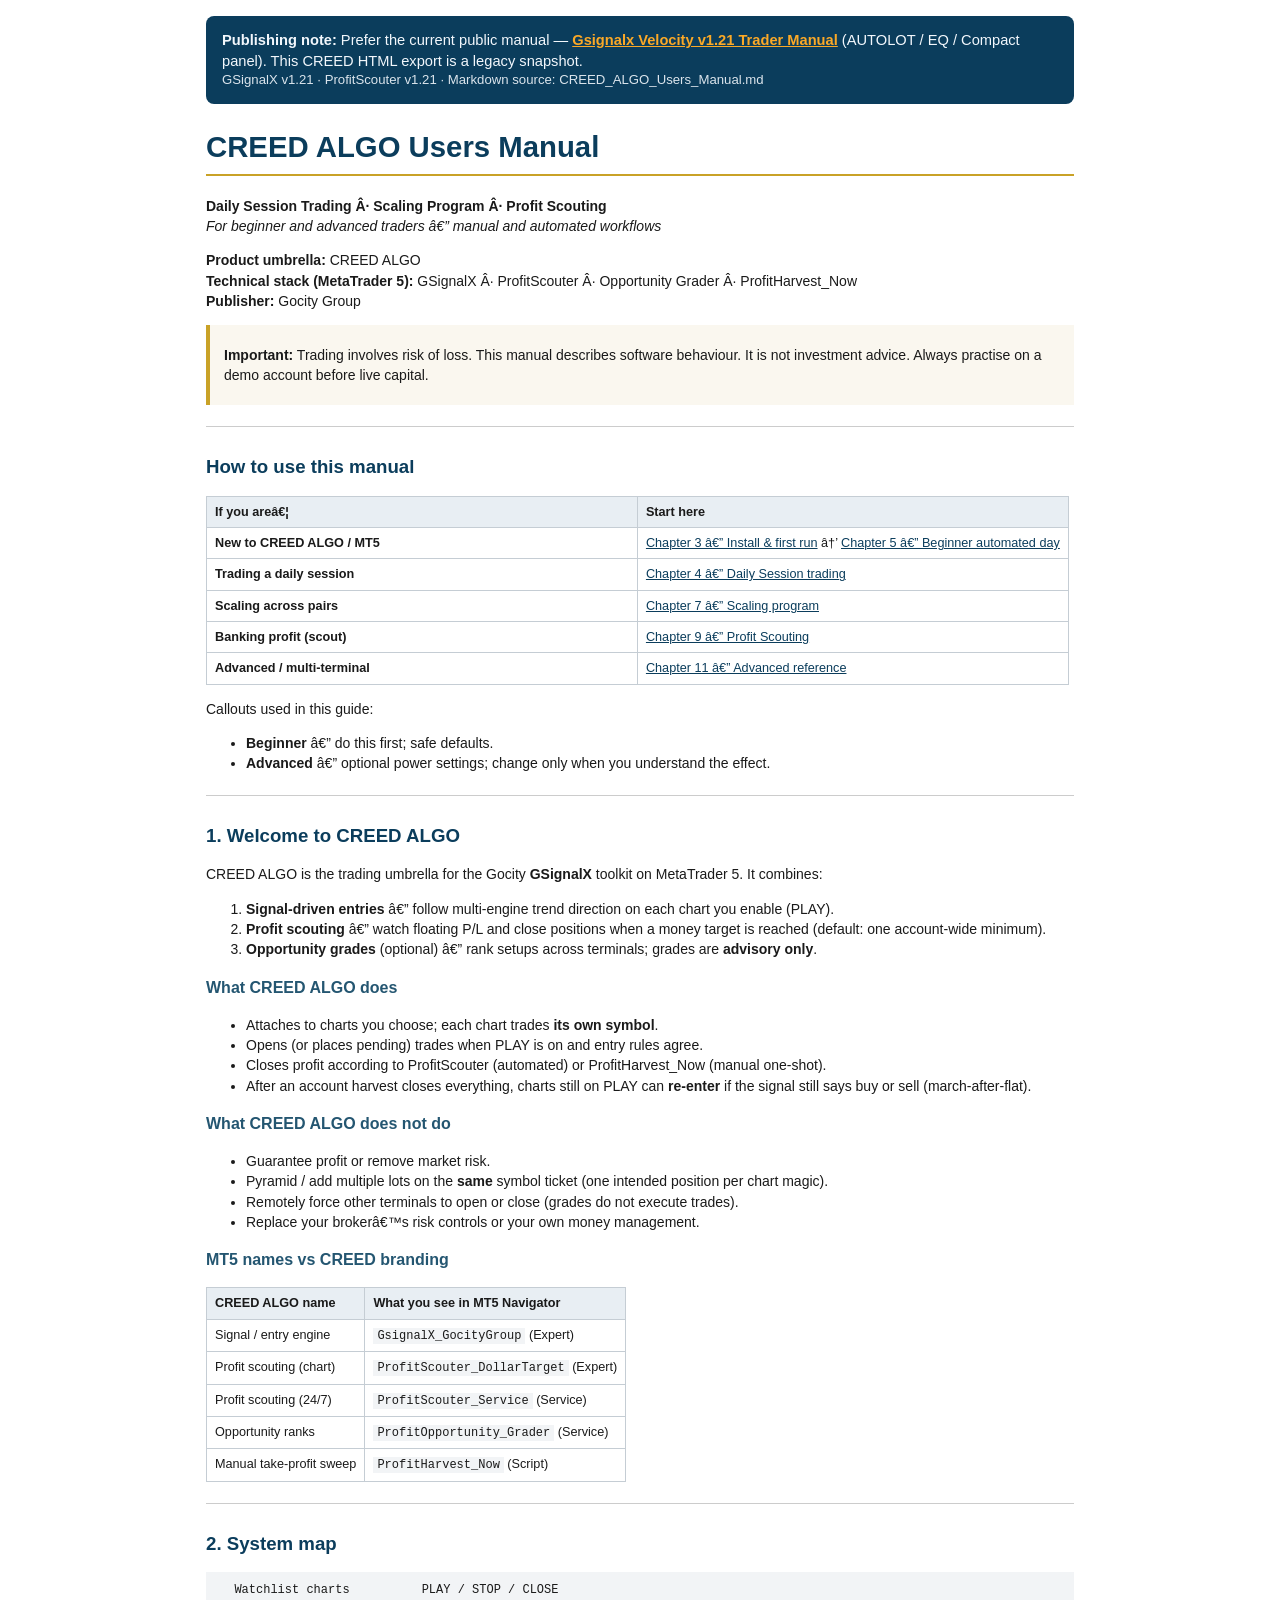
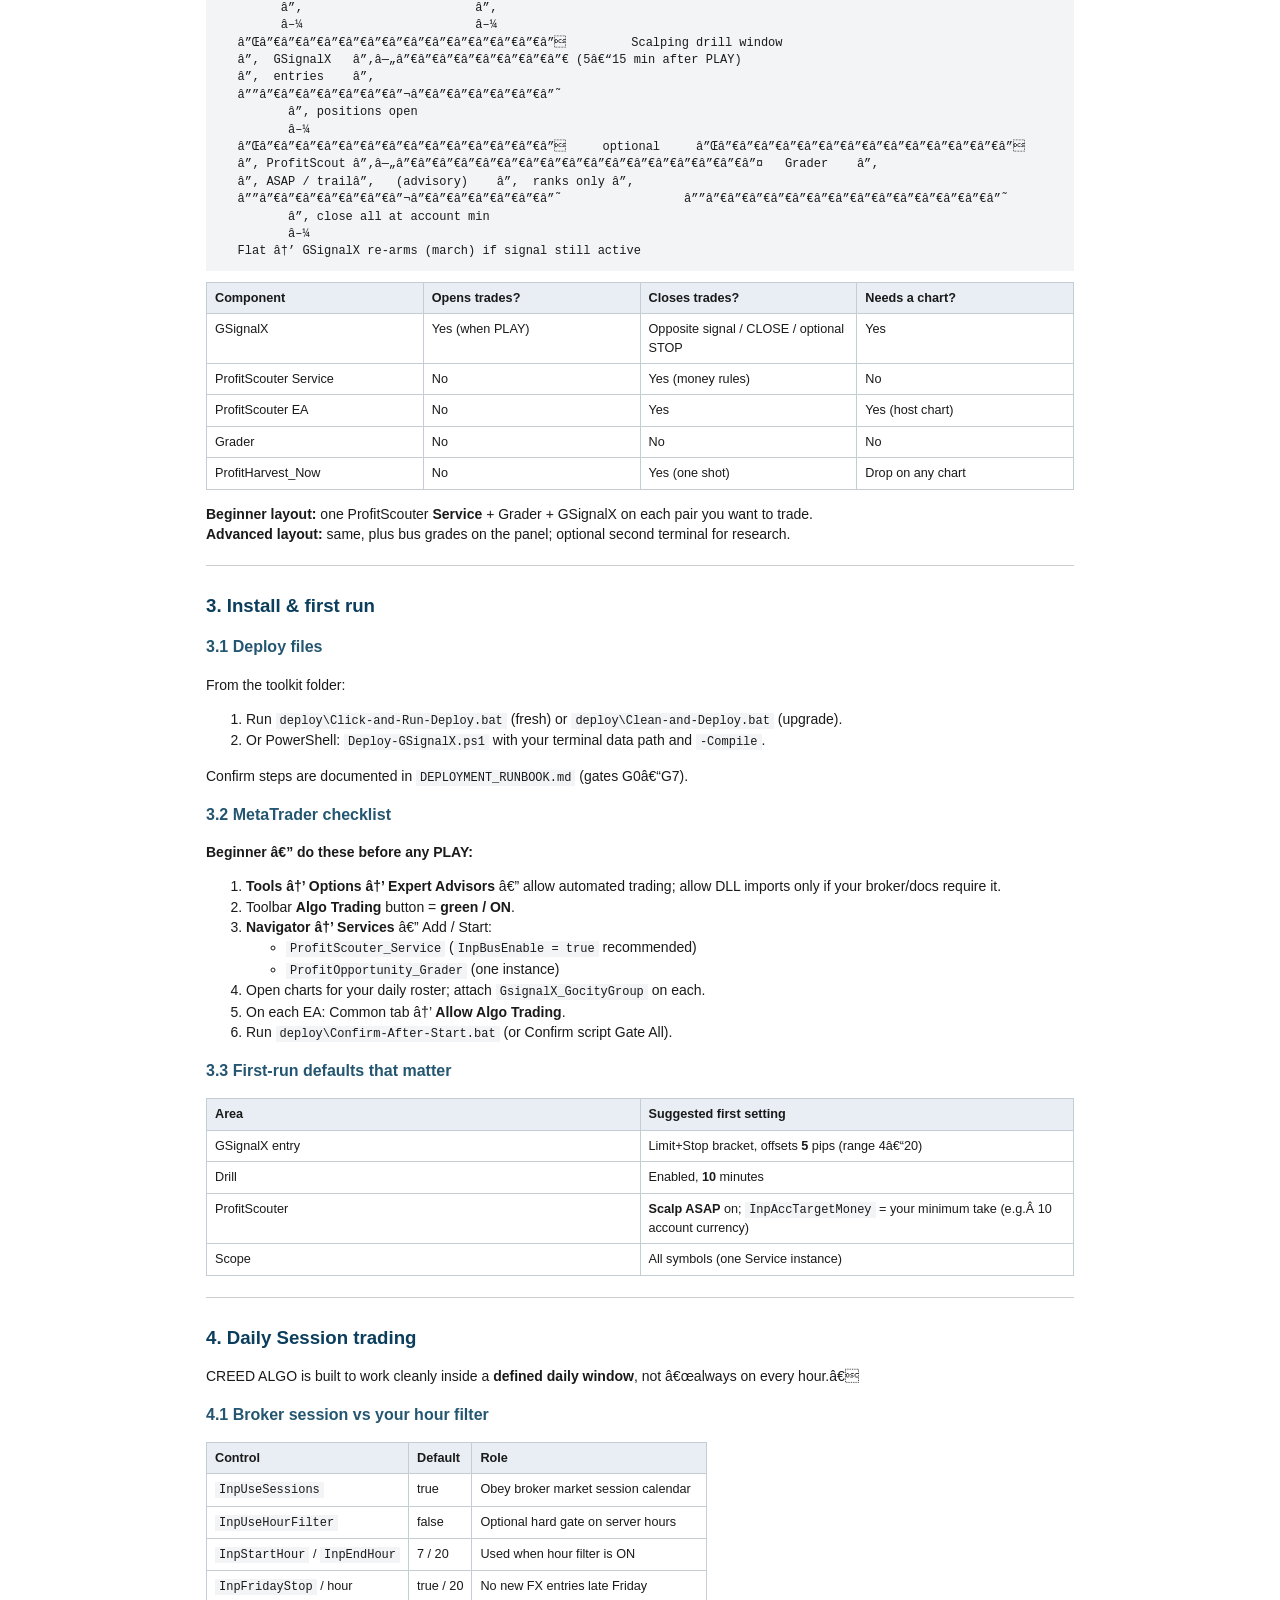
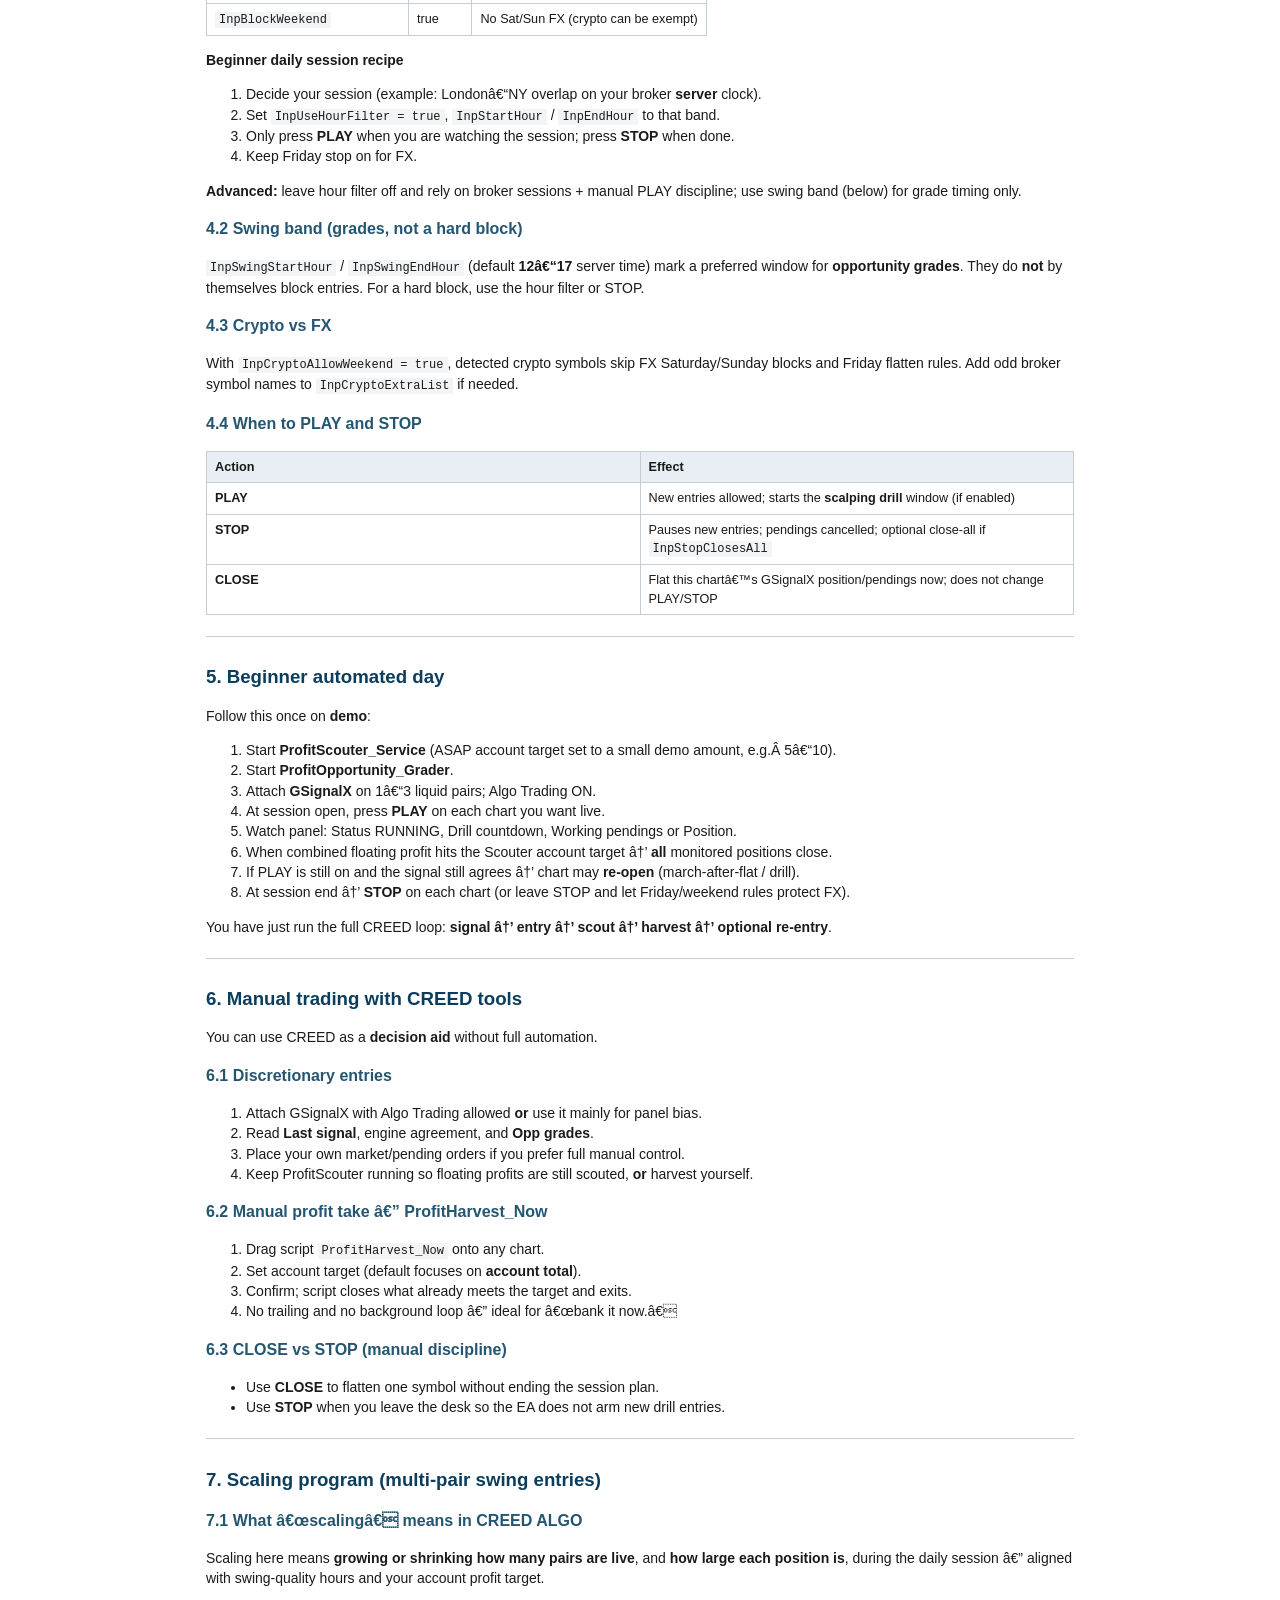
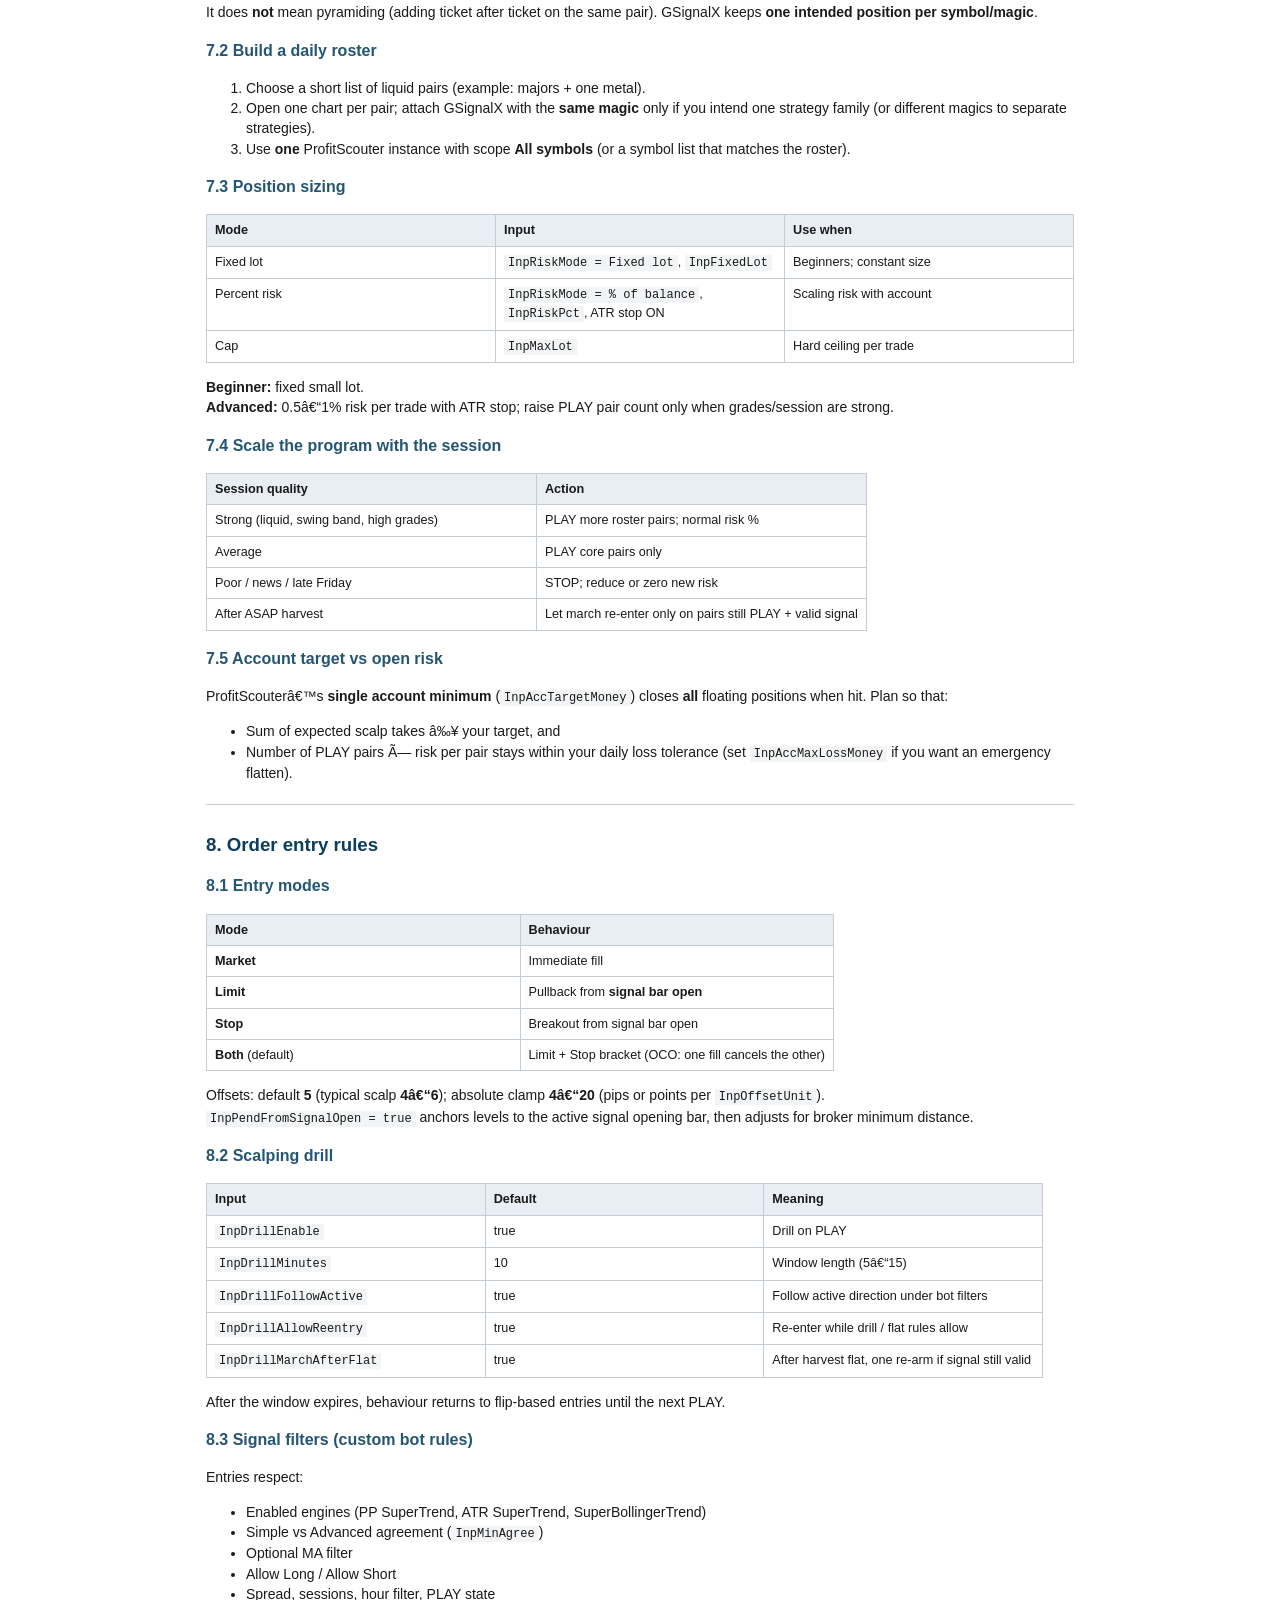
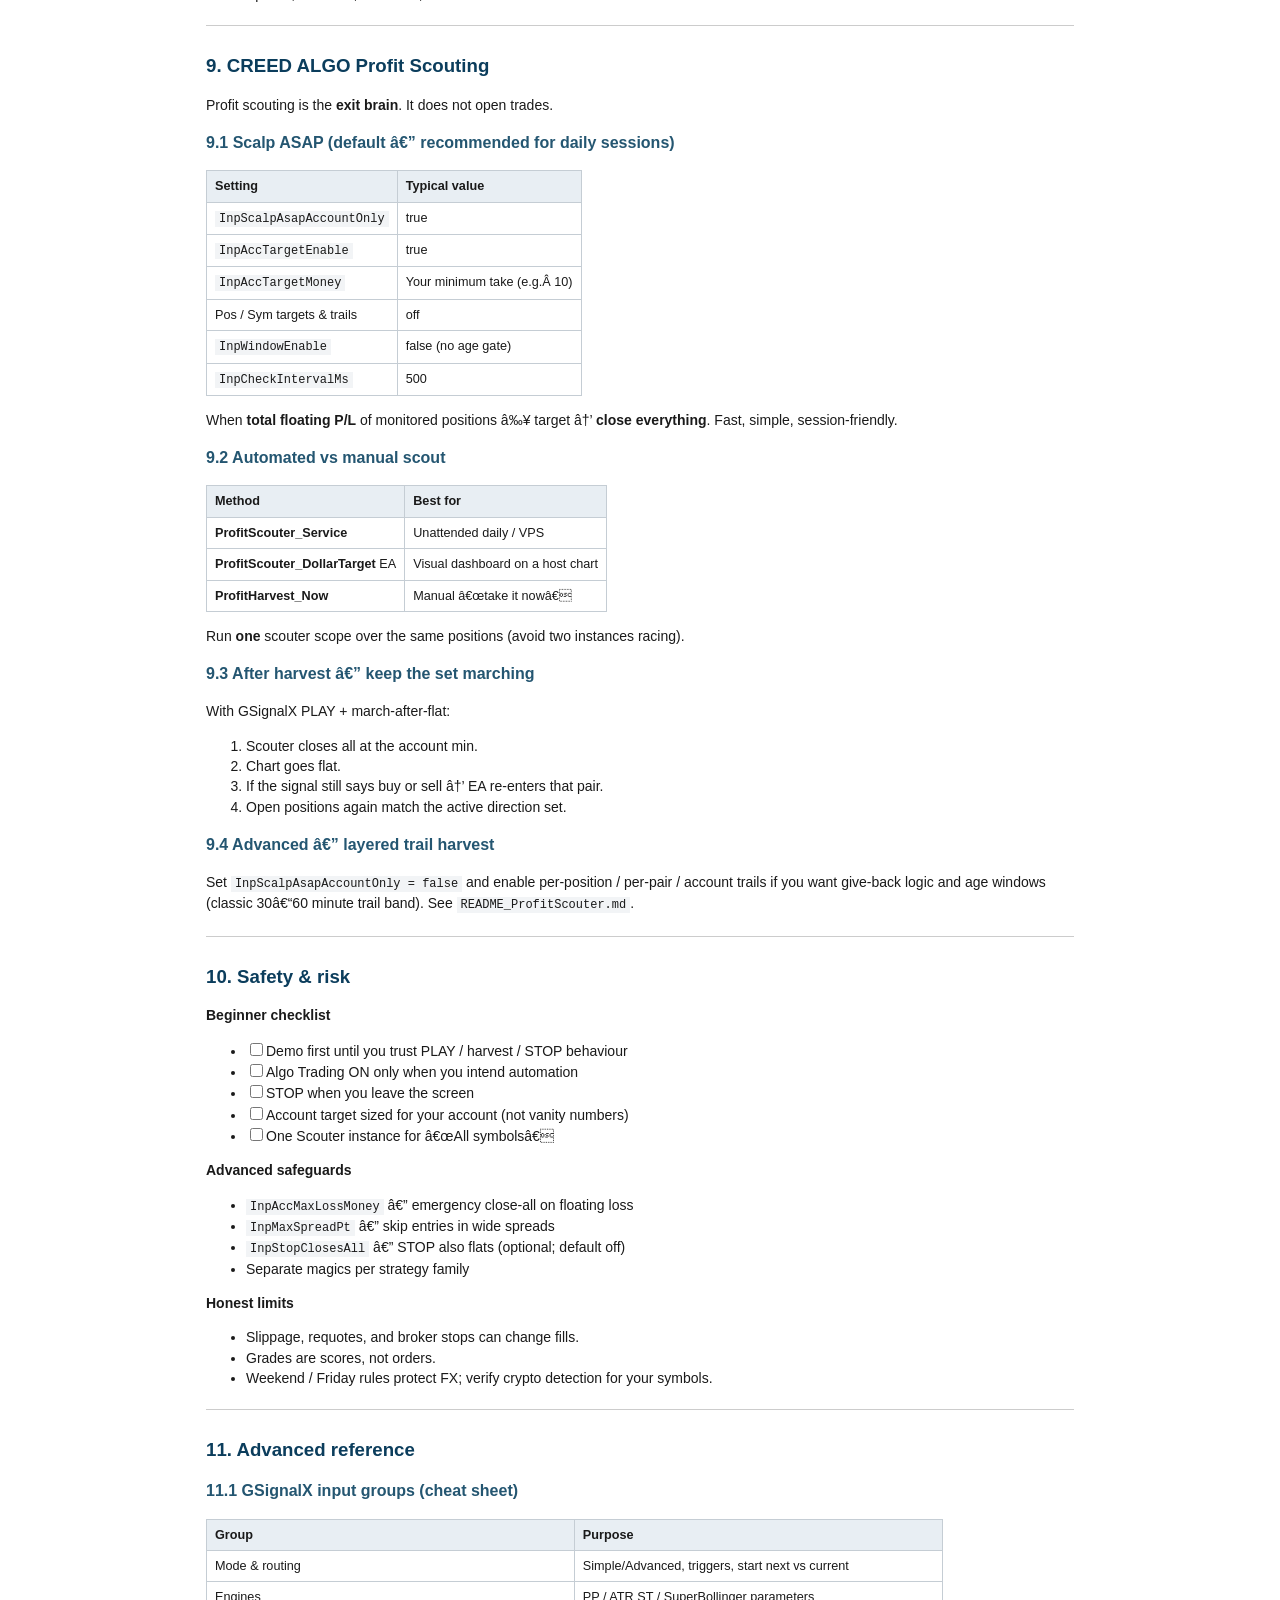
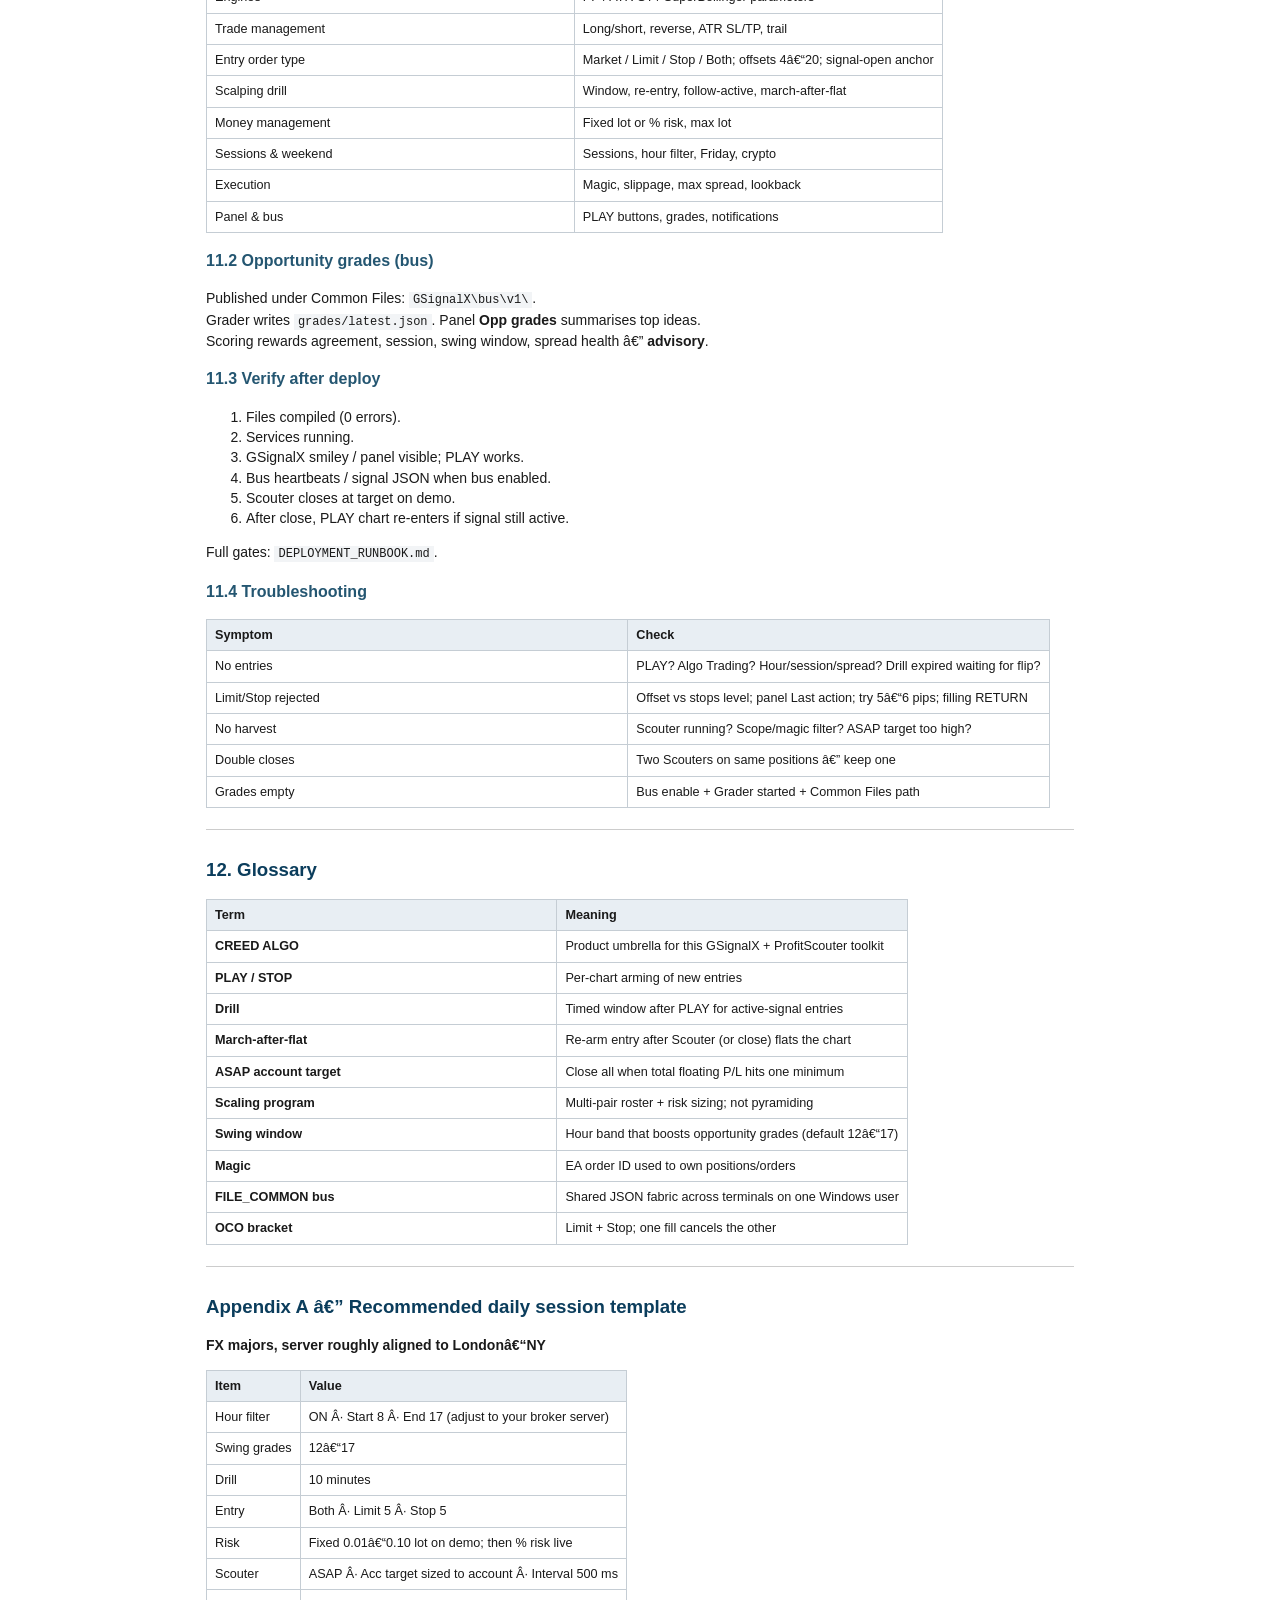
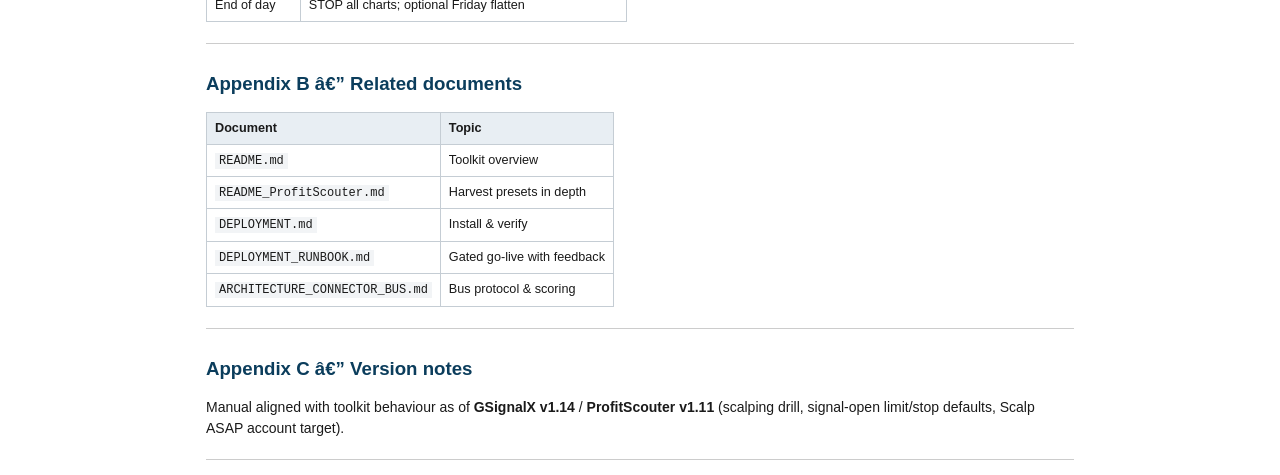
==== commit 7d730d8a: "Commercial features Upgrade" ====
--- a/docs/CREED_ALGO_Users_Manual.html
+++ b/docs/CREED_ALGO_Users_Manual.html
@@ -1,21 +1,41 @@
 ﻿<!DOCTYPE html>
-<html><head><meta charset='utf-8'/>
-<title>CREED ALGO Users Manual</title>
+<html lang="en"><head><meta charset='utf-8'/>
+<meta name="viewport" content="width=device-width, initial-scale=1, viewport-fit=cover"/>
+<title>CREED ALGO Users Manual (legacy) — see Velocity v1.21</title>
 <style>
 @page { margin: 18mm 16mm; }
-body { font-family: 'Segoe UI', Calibri, Arial, sans-serif; font-size: 10.5pt; line-height: 1.45; color: #1a1a1a; max-width: 900px; margin: 0 auto; }
-h1 { font-size: 22pt; color: #0b3d5c; border-bottom: 2px solid #c9a227; padding-bottom: 6px; page-break-before: avoid; }
+body { font-family: 'Segoe UI', Calibri, Arial, sans-serif; font-size: 10.5pt; line-height: 1.45; color: #1a1a1a; max-width: 900px; margin: 0 auto; padding: 16px; box-sizing: border-box; }
+h1 { font-size: 22pt; color: #0b3d5c; border-bottom: 2px solid #c9a227; padding-bottom: 6px; page-break-before: avoid; overflow-wrap: anywhere; }
 h2 { font-size: 14pt; color: #0b3d5c; margin-top: 1.4em; page-break-after: avoid; }
 h3 { font-size: 12pt; color: #245671; page-break-after: avoid; }
-table { border-collapse: collapse; width: 100%; margin: 0.8em 0; font-size: 9.5pt; page-break-inside: avoid; }
+table { border-collapse: collapse; width: 100%; margin: 0.8em 0; font-size: 9.5pt; page-break-inside: avoid; display: block; overflow-x: auto; -webkit-overflow-scrolling: touch; }
 th, td { border: 1px solid #c5cdd4; padding: 6px 8px; vertical-align: top; }
 th { background: #e8eef3; text-align: left; }
 blockquote { border-left: 4px solid #c9a227; margin: 1em 0; padding: 0.4em 1em; background: #faf7ef; }
-code { font-family: Consolas, monospace; font-size: 9pt; background: #f2f4f6; padding: 1px 4px; }
-pre { background: #f2f4f6; padding: 10px; overflow-x: auto; font-size: 8.5pt; page-break-inside: avoid; }
+code { font-family: Consolas, monospace; font-size: 9pt; background: #f2f4f6; padding: 1px 4px; word-break: break-word; }
+pre { background: #f2f4f6; padding: 10px; overflow-x: auto; font-size: 8.5pt; page-break-inside: avoid; max-width: 100%; }
 hr { border: none; border-top: 1px solid #ccc; margin: 1.5em 0; }
 a { color: #0b3d5c; }
-</style></head><body><h1 id="creed-algo-users-manual">CREED ALGO Users Manual</h1>
+.banner-v21 {
+  background: #0b3d5c; color: #f2f7fc; padding: 14px 16px; border-radius: 8px; margin: 0 0 1.5em;
+  font-size: 11pt; line-height: 1.4;
+}
+.banner-v21 a { color: #FBA927; font-weight: 700; }
+.banner-v21 .ver { opacity: 0.9; font-size: 0.9em; }
+@media (max-width: 640px) {
+  body { font-size: 11pt; padding: 12px; }
+  h1 { font-size: 18pt; }
+  h2 { font-size: 13pt; }
+  table { font-size: 9pt; }
+}
+</style></head><body>
+<div class="banner-v21" role="note">
+  <strong>Publishing note:</strong> Prefer the current public manual —
+  <a href="Gsignalx_Velocity_Users_Manual.html">Gsignalx Velocity v1.21 Trader Manual</a>
+  (AUTOLOT / EQ / Compact panel). This CREED HTML export is a legacy snapshot.
+  <div class="ver">GSignalX v1.21 · ProfitScouter v1.21 · Markdown source: CREED_ALGO_Users_Manual.md</div>
+</div>
+<h1 id="creed-algo-users-manual">CREED ALGO Users Manual</h1>
 <p><strong>Daily Session Trading Â· Scaling Program Â· Profit
 Scouting</strong><br />
 <em>For beginner and advanced traders â€” manual and automated
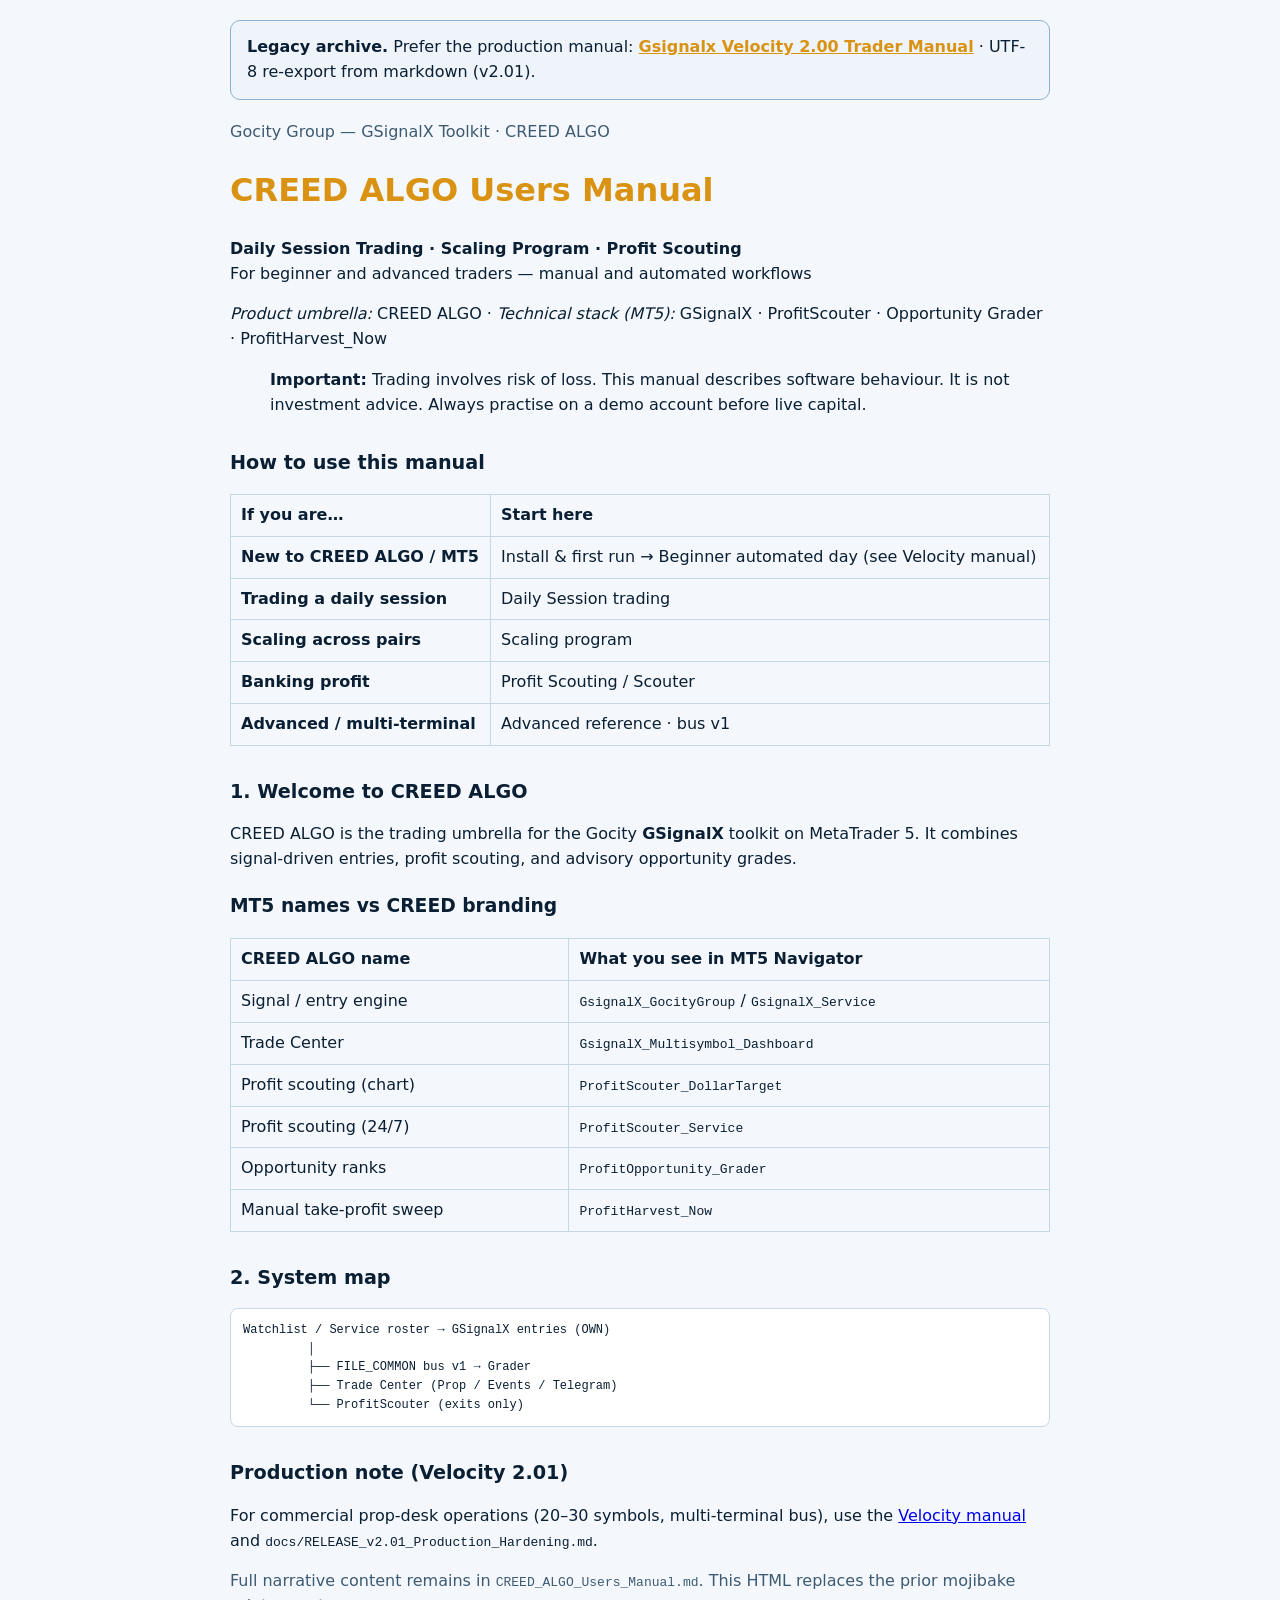
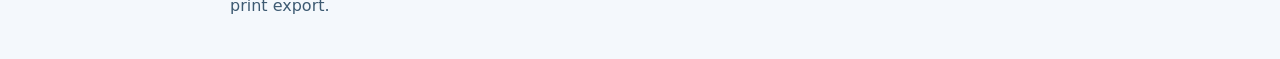
==== commit 363f7fd0: "Complete V2 Full" ====
--- a/docs/CREED_ALGO_Users_Manual.html
+++ b/docs/CREED_ALGO_Users_Manual.html
@@ -1,1025 +1,125 @@
 ﻿<!DOCTYPE html>
-<html lang="en"><head><meta charset='utf-8'/>
+<html lang="en">
+<head>
+<meta charset="utf-8"/>
 <meta name="viewport" content="width=device-width, initial-scale=1, viewport-fit=cover"/>
-<title>CREED ALGO Users Manual (legacy) — see Velocity v1.21</title>
+<meta name="description" content="CREED ALGO Users Manual — legacy archive. Prefer Gsignalx Velocity 2.00."/>
+<link rel="icon" href="assets/icons/group-icon.svg" type="image/svg+xml"/>
+<link rel="stylesheet" href="assets/css/gsx-docs.css"/>
+<script src="assets/js/gsx-theme.js"></script>
+<title>CREED ALGO Users Manual (legacy) | Gocity Group</title>
 <style>
-@page { margin: 18mm 16mm; }
-body { font-family: 'Segoe UI', Calibri, Arial, sans-serif; font-size: 10.5pt; line-height: 1.45; color: #1a1a1a; max-width: 900px; margin: 0 auto; padding: 16px; box-sizing: border-box; }
-h1 { font-size: 22pt; color: #0b3d5c; border-bottom: 2px solid #c9a227; padding-bottom: 6px; page-break-before: avoid; overflow-wrap: anywhere; }
-h2 { font-size: 14pt; color: #0b3d5c; margin-top: 1.4em; page-break-after: avoid; }
-h3 { font-size: 12pt; color: #245671; page-break-after: avoid; }
-table { border-collapse: collapse; width: 100%; margin: 0.8em 0; font-size: 9.5pt; page-break-inside: avoid; display: block; overflow-x: auto; -webkit-overflow-scrolling: touch; }
-th, td { border: 1px solid #c5cdd4; padding: 6px 8px; vertical-align: top; }
-th { background: #e8eef3; text-align: left; }
-blockquote { border-left: 4px solid #c9a227; margin: 1em 0; padding: 0.4em 1em; background: #faf7ef; }
-code { font-family: Consolas, monospace; font-size: 9pt; background: #f2f4f6; padding: 1px 4px; word-break: break-word; }
-pre { background: #f2f4f6; padding: 10px; overflow-x: auto; font-size: 8.5pt; page-break-inside: avoid; max-width: 100%; }
-hr { border: none; border-top: 1px solid #ccc; margin: 1.5em 0; }
-a { color: #0b3d5c; }
-.banner-v21 {
-  background: #0b3d5c; color: #f2f7fc; padding: 14px 16px; border-radius: 8px; margin: 0 0 1.5em;
-  font-size: 11pt; line-height: 1.4;
+body {
+  margin: 0;
+  font-family: var(--font);
+  color: var(--text);
+  background: var(--bg);
+  line-height: 1.55;
+  padding:
+    max(20px, env(safe-area-inset-top))
+    max(16px, env(safe-area-inset-right))
+    max(24px, env(safe-area-inset-bottom))
+    max(16px, env(safe-area-inset-left));
 }
-.banner-v21 a { color: #FBA927; font-weight: 700; }
-.banner-v21 .ver { opacity: 0.9; font-size: 0.9em; }
+.wrap { max-width: 820px; margin: 0 auto; }
+.banner {
+  background: var(--bg-card, #144064);
+  border: 1px solid var(--edge);
+  border-radius: var(--radius);
+  padding: 14px 16px;
+  margin-bottom: 20px;
+}
+.banner a { color: var(--gold); font-weight: 700; }
+h1 { font-size: clamp(1.4rem, 4vw, 2rem); color: var(--gold); }
+h2 { margin-top: 1.6em; font-size: 1.2rem; }
+.muted { color: var(--muted); }
+.table-scroll table { width: 100%; border-collapse: collapse; }
+.table-scroll th, .table-scroll td {
+  border: 1px solid var(--edge-soft);
+  padding: 8px 10px;
+  text-align: left;
+  vertical-align: top;
+}
+pre {
+  overflow-x: auto;
+  background: var(--bg-elev, #0D2D48);
+  border: 1px solid var(--edge-soft);
+  border-radius: 8px;
+  padding: 12px;
+  font-size: 12px;
+}
 @media (max-width: 640px) {
-  body { font-size: 11pt; padding: 12px; }
-  h1 { font-size: 18pt; }
-  h2 { font-size: 13pt; }
-  table { font-size: 9pt; }
+  body { font-size: 16px; }
 }
-</style></head><body>
-<div class="banner-v21" role="note">
-  <strong>Publishing note:</strong> Prefer the current public manual —
-  <a href="Gsignalx_Velocity_Users_Manual.html">Gsignalx Velocity v1.21 Trader Manual</a>
-  (AUTOLOT / EQ / Compact panel). This CREED HTML export is a legacy snapshot.
-  <div class="ver">GSignalX v1.21 · ProfitScouter v1.21 · Markdown source: CREED_ALGO_Users_Manual.md</div>
+</style>
+</head>
+<body>
+<div class="wrap">
+  <div class="banner">
+    <strong>Legacy archive.</strong>
+    Prefer the production manual:
+    <a href="Gsignalx_Velocity_Users_Manual.html">Gsignalx Velocity 2.00 Trader Manual</a>
+    · UTF-8 re-export from markdown (v2.01).
+  </div>
+  <p class="muted">Gocity Group — GSignalX Toolkit · CREED ALGO</p>
+  <h1>CREED ALGO Users Manual</h1>
+  <p><strong>Daily Session Trading · Scaling Program · Profit Scouting</strong><br/>
+  For beginner and advanced traders — manual and automated workflows</p>
+  <p><em>Product umbrella:</em> CREED ALGO · <em>Technical stack (MT5):</em> GSignalX · ProfitScouter · Opportunity Grader · ProfitHarvest_Now</p>
+  <blockquote>
+    <strong>Important:</strong> Trading involves risk of loss. This manual describes software behaviour. It is not investment advice. Always practise on a demo account before live capital.
+  </blockquote>
+
+  <h2>How to use this manual</h2>
+  <div class="table-scroll">
+  <table>
+    <thead><tr><th>If you are…</th><th>Start here</th></tr></thead>
+    <tbody>
+      <tr><td><strong>New to CREED ALGO / MT5</strong></td><td>Install &amp; first run → Beginner automated day (see Velocity manual)</td></tr>
+      <tr><td><strong>Trading a daily session</strong></td><td>Daily Session trading</td></tr>
+      <tr><td><strong>Scaling across pairs</strong></td><td>Scaling program</td></tr>
+      <tr><td><strong>Banking profit</strong></td><td>Profit Scouting / Scouter</td></tr>
+      <tr><td><strong>Advanced / multi-terminal</strong></td><td>Advanced reference · bus v1</td></tr>
+    </tbody>
+  </table>
+  </div>
+
+  <h2>1. Welcome to CREED ALGO</h2>
+  <p>CREED ALGO is the trading umbrella for the Gocity <strong>GSignalX</strong> toolkit on MetaTrader 5. It combines signal-driven entries, profit scouting, and advisory opportunity grades.</p>
+  <h3>MT5 names vs CREED branding</h3>
+  <div class="table-scroll">
+  <table>
+    <thead><tr><th>CREED ALGO name</th><th>What you see in MT5 Navigator</th></tr></thead>
+    <tbody>
+      <tr><td>Signal / entry engine</td><td><code>GsignalX_GocityGroup</code> / <code>GsignalX_Service</code></td></tr>
+      <tr><td>Trade Center</td><td><code>GsignalX_Multisymbol_Dashboard</code></td></tr>
+      <tr><td>Profit scouting (chart)</td><td><code>ProfitScouter_DollarTarget</code></td></tr>
+      <tr><td>Profit scouting (24/7)</td><td><code>ProfitScouter_Service</code></td></tr>
+      <tr><td>Opportunity ranks</td><td><code>ProfitOpportunity_Grader</code></td></tr>
+      <tr><td>Manual take-profit sweep</td><td><code>ProfitHarvest_Now</code></td></tr>
+    </tbody>
+  </table>
+  </div>
+
+  <h2>2. System map</h2>
+  <pre>Watchlist / Service roster → GSignalX entries (OWN)
+         │
+         ├── FILE_COMMON bus v1 → Grader
+         ├── Trade Center (Prop / Events / Telegram)
+         └── ProfitScouter (exits only)</pre>
+
+  <h2>Production note (Velocity 2.01)</h2>
+  <p>For commercial prop-desk operations (20–30 symbols, multi-terminal bus), use the <a href="Gsignalx_Velocity_Users_Manual.html">Velocity manual</a> and <code>docs/RELEASE_v2.01_Production_Hardening.md</code>.</p>
+  <p class="muted">Full narrative content remains in <code>CREED_ALGO_Users_Manual.md</code>. This HTML replaces the prior mojibake print export.</p>
 </div>
-<h1 id="creed-algo-users-manual">CREED ALGO Users Manual</h1>
-<p><strong>Daily Session Trading Â· Scaling Program Â· Profit
-Scouting</strong><br />
-<em>For beginner and advanced traders â€” manual and automated
-workflows</em></p>
-<p><strong>Product umbrella:</strong> CREED ALGO<br />
-<strong>Technical stack (MetaTrader 5):</strong> GSignalX Â·
-ProfitScouter Â· Opportunity Grader Â· ProfitHarvest_Now<br />
-<strong>Publisher:</strong> Gocity Group</p>
-<blockquote>
-<p><strong>Important:</strong> Trading involves risk of loss. This
-manual describes software behaviour. It is not investment advice. Always
-practise on a demo account before live capital.</p>
-</blockquote>
-<hr />
-<h2 id="how-to-use-this-manual">How to use this manual</h2>
-<table>
-<colgroup>
-<col style="width: 50%" />
-<col style="width: 50%" />
-</colgroup>
-<thead>
-<tr>
-<th>If you areâ€¦</th>
-<th>Start here</th>
-</tr>
-</thead>
-<tbody>
-<tr>
-<td><strong>New to CREED ALGO / MT5</strong></td>
-<td><a href="#3-install--first-run">Chapter 3 â€” Install &amp; first
-run</a> â†’ <a href="#5-beginner-automated-day">Chapter 5 â€” Beginner
-automated day</a></td>
-</tr>
-<tr>
-<td><strong>Trading a daily session</strong></td>
-<td><a href="#4-daily-session-trading">Chapter 4 â€” Daily Session
-trading</a></td>
-</tr>
-<tr>
-<td><strong>Scaling across pairs</strong></td>
-<td><a href="#7-scaling-program-multi-pair-swing-entries">Chapter 7 â€”
-Scaling program</a></td>
-</tr>
-<tr>
-<td><strong>Banking profit (scout)</strong></td>
-<td><a href="#9-creed-algo-profit-scouting">Chapter 9 â€” Profit
-Scouting</a></td>
-</tr>
-<tr>
-<td><strong>Advanced / multi-terminal</strong></td>
-<td><a href="#11-advanced-reference">Chapter 11 â€” Advanced
-reference</a></td>
-</tr>
-</tbody>
-</table>
-<p>Callouts used in this guide:</p>
-<ul>
-<li><strong>Beginner</strong> â€” do this first; safe defaults.</li>
-<li><strong>Advanced</strong> â€” optional power settings; change only
-when you understand the effect.</li>
-</ul>
-<hr />
-<h2 id="welcome-to-creed-algo">1. Welcome to CREED ALGO</h2>
-<p>CREED ALGO is the trading umbrella for the Gocity
-<strong>GSignalX</strong> toolkit on MetaTrader 5. It combines:</p>
-<ol type="1">
-<li><strong>Signal-driven entries</strong> â€” follow multi-engine trend
-direction on each chart you enable (PLAY).</li>
-<li><strong>Profit scouting</strong> â€” watch floating P/L and close
-positions when a money target is reached (default: one account-wide
-minimum).</li>
-<li><strong>Opportunity grades</strong> (optional) â€” rank setups across
-terminals; grades are <strong>advisory only</strong>.</li>
-</ol>
-<h3 id="what-creed-algo-does">What CREED ALGO does</h3>
-<ul>
-<li>Attaches to charts you choose; each chart trades <strong>its own
-symbol</strong>.</li>
-<li>Opens (or places pending) trades when PLAY is on and entry rules
-agree.</li>
-<li>Closes profit according to ProfitScouter (automated) or
-ProfitHarvest_Now (manual one-shot).</li>
-<li>After an account harvest closes everything, charts still on PLAY can
-<strong>re-enter</strong> if the signal still says buy or sell
-(march-after-flat).</li>
-</ul>
-<h3 id="what-creed-algo-does-not-do">What CREED ALGO does not do</h3>
-<ul>
-<li>Guarantee profit or remove market risk.</li>
-<li>Pyramid / add multiple lots on the <strong>same</strong> symbol
-ticket (one intended position per chart magic).</li>
-<li>Remotely force other terminals to open or close (grades do not
-execute trades).</li>
-<li>Replace your brokerâ€™s risk controls or your own money
-management.</li>
-</ul>
-<h3 id="mt5-names-vs-creed-branding">MT5 names vs CREED branding</h3>
-<table>
-<thead>
-<tr>
-<th>CREED ALGO name</th>
-<th>What you see in MT5 Navigator</th>
-</tr>
-</thead>
-<tbody>
-<tr>
-<td>Signal / entry engine</td>
-<td><code>GsignalX_GocityGroup</code> (Expert)</td>
-</tr>
-<tr>
-<td>Profit scouting (chart)</td>
-<td><code>ProfitScouter_DollarTarget</code> (Expert)</td>
-</tr>
-<tr>
-<td>Profit scouting (24/7)</td>
-<td><code>ProfitScouter_Service</code> (Service)</td>
-</tr>
-<tr>
-<td>Opportunity ranks</td>
-<td><code>ProfitOpportunity_Grader</code> (Service)</td>
-</tr>
-<tr>
-<td>Manual take-profit sweep</td>
-<td><code>ProfitHarvest_Now</code> (Script)</td>
-</tr>
-</tbody>
-</table>
-<hr />
-<h2 id="system-map">2. System map</h2>
-<pre><code>  Watchlist charts          PLAY / STOP / CLOSE
-         â”‚                        â”‚
-         â–¼                        â–¼
-   â”Œâ”€â”€â”€â”€â”€â”€â”€â”€â”€â”€â”€â”€â”€â”         Scalping drill window
-   â”‚  GSignalX   â”‚â—„â”€â”€â”€â”€â”€â”€â”€â”€ (5â€“15 min after PLAY)
-   â”‚  entries    â”‚
-   â””â”€â”€â”€â”€â”€â”€â”¬â”€â”€â”€â”€â”€â”€â”˜
-          â”‚ positions open
-          â–¼
-   â”Œâ”€â”€â”€â”€â”€â”€â”€â”€â”€â”€â”€â”€â”€â”     optional     â”Œâ”€â”€â”€â”€â”€â”€â”€â”€â”€â”€â”€â”€â”€â”
-   â”‚ ProfitScout â”‚â—„â”€â”€â”€â”€â”€â”€â”€â”€â”€â”€â”€â”€â”€â”€â”€â”€â”¤   Grader    â”‚
-   â”‚ ASAP / trailâ”‚   (advisory)    â”‚  ranks only â”‚
-   â””â”€â”€â”€â”€â”€â”€â”¬â”€â”€â”€â”€â”€â”€â”˜                 â””â”€â”€â”€â”€â”€â”€â”€â”€â”€â”€â”€â”€â”€â”˜
-          â”‚ close all at account min
-          â–¼
-   Flat â†’ GSignalX re-arms (march) if signal still active</code></pre>
-<table>
-<colgroup>
-<col style="width: 25%" />
-<col style="width: 25%" />
-<col style="width: 25%" />
-<col style="width: 25%" />
-</colgroup>
-<thead>
-<tr>
-<th>Component</th>
-<th>Opens trades?</th>
-<th>Closes trades?</th>
-<th>Needs a chart?</th>
-</tr>
-</thead>
-<tbody>
-<tr>
-<td>GSignalX</td>
-<td>Yes (when PLAY)</td>
-<td>Opposite signal / CLOSE / optional STOP</td>
-<td>Yes</td>
-</tr>
-<tr>
-<td>ProfitScouter Service</td>
-<td>No</td>
-<td>Yes (money rules)</td>
-<td>No</td>
-</tr>
-<tr>
-<td>ProfitScouter EA</td>
-<td>No</td>
-<td>Yes</td>
-<td>Yes (host chart)</td>
-</tr>
-<tr>
-<td>Grader</td>
-<td>No</td>
-<td>No</td>
-<td>No</td>
-</tr>
-<tr>
-<td>ProfitHarvest_Now</td>
-<td>No</td>
-<td>Yes (one shot)</td>
-<td>Drop on any chart</td>
-</tr>
-</tbody>
-</table>
-<p><strong>Beginner layout:</strong> one ProfitScouter
-<strong>Service</strong> + Grader + GSignalX on each pair you want to
-trade.<br />
-<strong>Advanced layout:</strong> same, plus bus grades on the panel;
-optional second terminal for research.</p>
-<hr />
-<h2 id="install-first-run">3. Install &amp; first run</h2>
-<h3 id="deploy-files">3.1 Deploy files</h3>
-<p>From the toolkit folder:</p>
-<ol type="1">
-<li>Run <code>deploy\Click-and-Run-Deploy.bat</code> (fresh) or
-<code>deploy\Clean-and-Deploy.bat</code> (upgrade).</li>
-<li>Or PowerShell: <code>Deploy-GSignalX.ps1</code> with your terminal
-data path and <code>-Compile</code>.</li>
-</ol>
-<p>Confirm steps are documented in <code>DEPLOYMENT_RUNBOOK.md</code>
-(gates G0â€“G7).</p>
-<h3 id="metatrader-checklist">3.2 MetaTrader checklist</h3>
-<p><strong>Beginner â€” do these before any PLAY:</strong></p>
-<ol type="1">
-<li><strong>Tools â†’ Options â†’ Expert Advisors</strong> â€” allow automated
-trading; allow DLL imports only if your broker/docs require it.</li>
-<li>Toolbar <strong>Algo Trading</strong> button = <strong>green /
-ON</strong>.</li>
-<li><strong>Navigator â†’ Services</strong> â€” Add / Start:
-<ul>
-<li><code>ProfitScouter_Service</code> (<code>InpBusEnable = true</code>
-recommended)</li>
-<li><code>ProfitOpportunity_Grader</code> (one instance)</li>
-</ul></li>
-<li>Open charts for your daily roster; attach
-<code>GsignalX_GocityGroup</code> on each.</li>
-<li>On each EA: Common tab â†’ <strong>Allow Algo Trading</strong>.</li>
-<li>Run <code>deploy\Confirm-After-Start.bat</code> (or Confirm script
-Gate All).</li>
-</ol>
-<h3 id="first-run-defaults-that-matter">3.3 First-run defaults that
-matter</h3>
-<table>
-<colgroup>
-<col style="width: 50%" />
-<col style="width: 50%" />
-</colgroup>
-<thead>
-<tr>
-<th>Area</th>
-<th>Suggested first setting</th>
-</tr>
-</thead>
-<tbody>
-<tr>
-<td>GSignalX entry</td>
-<td>Limit+Stop bracket, offsets <strong>5</strong> pips (range
-4â€“20)</td>
-</tr>
-<tr>
-<td>Drill</td>
-<td>Enabled, <strong>10</strong> minutes</td>
-</tr>
-<tr>
-<td>ProfitScouter</td>
-<td><strong>Scalp ASAP</strong> on; <code>InpAccTargetMoney</code> =
-your minimum take (e.g.Â 10 account currency)</td>
-</tr>
-<tr>
-<td>Scope</td>
-<td>All symbols (one Service instance)</td>
-</tr>
-</tbody>
-</table>
-<hr />
-<h2 id="daily-session-trading">4. Daily Session trading</h2>
-<p>CREED ALGO is built to work cleanly inside a <strong>defined daily
-window</strong>, not â€œalways on every hour.â€</p>
-<h3 id="broker-session-vs-your-hour-filter">4.1 Broker session vs your
-hour filter</h3>
-<table>
-<thead>
-<tr>
-<th>Control</th>
-<th>Default</th>
-<th>Role</th>
-</tr>
-</thead>
-<tbody>
-<tr>
-<td><code>InpUseSessions</code></td>
-<td>true</td>
-<td>Obey broker market session calendar</td>
-</tr>
-<tr>
-<td><code>InpUseHourFilter</code></td>
-<td>false</td>
-<td>Optional hard gate on server hours</td>
-</tr>
-<tr>
-<td><code>InpStartHour</code> / <code>InpEndHour</code></td>
-<td>7 / 20</td>
-<td>Used when hour filter is ON</td>
-</tr>
-<tr>
-<td><code>InpFridayStop</code> / hour</td>
-<td>true / 20</td>
-<td>No new FX entries late Friday</td>
-</tr>
-<tr>
-<td><code>InpBlockWeekend</code></td>
-<td>true</td>
-<td>No Sat/Sun FX (crypto can be exempt)</td>
-</tr>
-</tbody>
-</table>
-<p><strong>Beginner daily session recipe</strong></p>
-<ol type="1">
-<li>Decide your session (example: Londonâ€“NY overlap on your broker
-<strong>server</strong> clock).</li>
-<li>Set <code>InpUseHourFilter = true</code>, <code>InpStartHour</code>
-/ <code>InpEndHour</code> to that band.</li>
-<li>Only press <strong>PLAY</strong> when you are watching the session;
-press <strong>STOP</strong> when done.</li>
-<li>Keep Friday stop on for FX.</li>
-</ol>
-<p><strong>Advanced:</strong> leave hour filter off and rely on broker
-sessions + manual PLAY discipline; use swing band (below) for grade
-timing only.</p>
-<h3 id="swing-band-grades-not-a-hard-block">4.2 Swing band (grades, not
-a hard block)</h3>
-<p><code>InpSwingStartHour</code> / <code>InpSwingEndHour</code>
-(default <strong>12â€“17</strong> server time) mark a preferred window for
-<strong>opportunity grades</strong>. They do <strong>not</strong> by
-themselves block entries. For a hard block, use the hour filter or
-STOP.</p>
-<h3 id="crypto-vs-fx">4.3 Crypto vs FX</h3>
-<p>With <code>InpCryptoAllowWeekend = true</code>, detected crypto
-symbols skip FX Saturday/Sunday blocks and Friday flatten rules. Add odd
-broker symbol names to <code>InpCryptoExtraList</code> if needed.</p>
-<h3 id="when-to-play-and-stop">4.4 When to PLAY and STOP</h3>
-<table>
-<colgroup>
-<col style="width: 50%" />
-<col style="width: 50%" />
-</colgroup>
-<thead>
-<tr>
-<th>Action</th>
-<th>Effect</th>
-</tr>
-</thead>
-<tbody>
-<tr>
-<td><strong>PLAY</strong></td>
-<td>New entries allowed; starts the <strong>scalping drill</strong>
-window (if enabled)</td>
-</tr>
-<tr>
-<td><strong>STOP</strong></td>
-<td>Pauses new entries; pendings cancelled; optional close-all if
-<code>InpStopClosesAll</code></td>
-</tr>
-<tr>
-<td><strong>CLOSE</strong></td>
-<td>Flat this chartâ€™s GSignalX position/pendings now; does not change
-PLAY/STOP</td>
-</tr>
-</tbody>
-</table>
-<hr />
-<h2 id="beginner-automated-day">5. Beginner automated day</h2>
-<p>Follow this once on <strong>demo</strong>:</p>
-<ol type="1">
-<li>Start <strong>ProfitScouter_Service</strong> (ASAP account target
-set to a small demo amount, e.g.Â 5â€“10).</li>
-<li>Start <strong>ProfitOpportunity_Grader</strong>.</li>
-<li>Attach <strong>GSignalX</strong> on 1â€“3 liquid pairs; Algo Trading
-ON.</li>
-<li>At session open, press <strong>PLAY</strong> on each chart you want
-live.</li>
-<li>Watch panel: Status RUNNING, Drill countdown, Working pendings or
-Position.</li>
-<li>When combined floating profit hits the Scouter account target â†’
-<strong>all</strong> monitored positions close.</li>
-<li>If PLAY is still on and the signal still agrees â†’ chart may
-<strong>re-open</strong> (march-after-flat / drill).</li>
-<li>At session end â†’ <strong>STOP</strong> on each chart (or leave STOP
-and let Friday/weekend rules protect FX).</li>
-</ol>
-<p>You have just run the full CREED loop: <strong>signal â†’ entry â†’ scout
-â†’ harvest â†’ optional re-entry</strong>.</p>
-<hr />
-<h2 id="manual-trading-with-creed-tools">6. Manual trading with CREED
-tools</h2>
-<p>You can use CREED as a <strong>decision aid</strong> without full
-automation.</p>
-<h3 id="discretionary-entries">6.1 Discretionary entries</h3>
-<ol type="1">
-<li>Attach GSignalX with Algo Trading allowed <strong>or</strong> use it
-mainly for panel bias.</li>
-<li>Read <strong>Last signal</strong>, engine agreement, and <strong>Opp
-grades</strong>.</li>
-<li>Place your own market/pending orders if you prefer full manual
-control.</li>
-<li>Keep ProfitScouter running so floating profits are still scouted,
-<strong>or</strong> harvest yourself.</li>
-</ol>
-<h3 id="manual-profit-take-profitharvest_now">6.2 Manual profit take â€”
-ProfitHarvest_Now</h3>
-<ol type="1">
-<li>Drag script <code>ProfitHarvest_Now</code> onto any chart.</li>
-<li>Set account target (default focuses on <strong>account
-total</strong>).</li>
-<li>Confirm; script closes what already meets the target and exits.</li>
-<li>No trailing and no background loop â€” ideal for â€œbank it now.â€</li>
-</ol>
-<h3 id="close-vs-stop-manual-discipline">6.3 CLOSE vs STOP (manual
-discipline)</h3>
-<ul>
-<li>Use <strong>CLOSE</strong> to flatten one symbol without ending the
-session plan.</li>
-<li>Use <strong>STOP</strong> when you leave the desk so the EA does not
-arm new drill entries.</li>
-</ul>
-<hr />
-<h2 id="scaling-program-multi-pair-swing-entries">7. Scaling program
-(multi-pair swing entries)</h2>
-<h3 id="what-scaling-means-in-creed-algo">7.1 What â€œscalingâ€ means in
-CREED ALGO</h3>
-<p>Scaling here means <strong>growing or shrinking how many pairs are
-live</strong>, and <strong>how large each position is</strong>, during
-the daily session â€” aligned with swing-quality hours and your account
-profit target.</p>
-<p>It does <strong>not</strong> mean pyramiding (adding ticket after
-ticket on the same pair). GSignalX keeps <strong>one intended position
-per symbol/magic</strong>.</p>
-<h3 id="build-a-daily-roster">7.2 Build a daily roster</h3>
-<ol type="1">
-<li>Choose a short list of liquid pairs (example: majors + one
-metal).</li>
-<li>Open one chart per pair; attach GSignalX with the <strong>same
-magic</strong> only if you intend one strategy family (or different
-magics to separate strategies).</li>
-<li>Use <strong>one</strong> ProfitScouter instance with scope
-<strong>All symbols</strong> (or a symbol list that matches the
-roster).</li>
-</ol>
-<h3 id="position-sizing">7.3 Position sizing</h3>
-<table>
-<colgroup>
-<col style="width: 33%" />
-<col style="width: 33%" />
-<col style="width: 33%" />
-</colgroup>
-<thead>
-<tr>
-<th>Mode</th>
-<th>Input</th>
-<th>Use when</th>
-</tr>
-</thead>
-<tbody>
-<tr>
-<td>Fixed lot</td>
-<td><code>InpRiskMode = Fixed lot</code>, <code>InpFixedLot</code></td>
-<td>Beginners; constant size</td>
-</tr>
-<tr>
-<td>Percent risk</td>
-<td><code>InpRiskMode = % of balance</code>, <code>InpRiskPct</code>,
-ATR stop ON</td>
-<td>Scaling risk with account</td>
-</tr>
-<tr>
-<td>Cap</td>
-<td><code>InpMaxLot</code></td>
-<td>Hard ceiling per trade</td>
-</tr>
-</tbody>
-</table>
-<p><strong>Beginner:</strong> fixed small lot.<br />
-<strong>Advanced:</strong> 0.5â€“1% risk per trade with ATR stop; raise
-PLAY pair count only when grades/session are strong.</p>
-<h3 id="scale-the-program-with-the-session">7.4 Scale the program with
-the session</h3>
-<table>
-<colgroup>
-<col style="width: 50%" />
-<col style="width: 50%" />
-</colgroup>
-<thead>
-<tr>
-<th>Session quality</th>
-<th>Action</th>
-</tr>
-</thead>
-<tbody>
-<tr>
-<td>Strong (liquid, swing band, high grades)</td>
-<td>PLAY more roster pairs; normal risk %</td>
-</tr>
-<tr>
-<td>Average</td>
-<td>PLAY core pairs only</td>
-</tr>
-<tr>
-<td>Poor / news / late Friday</td>
-<td>STOP; reduce or zero new risk</td>
-</tr>
-<tr>
-<td>After ASAP harvest</td>
-<td>Let march re-enter only on pairs still PLAY + valid signal</td>
-</tr>
-</tbody>
-</table>
-<h3 id="account-target-vs-open-risk">7.5 Account target vs open
-risk</h3>
-<p>ProfitScouterâ€™s <strong>single account minimum</strong>
-(<code>InpAccTargetMoney</code>) closes <strong>all</strong> floating
-positions when hit. Plan so that:</p>
-<ul>
-<li>Sum of expected scalp takes â‰¥ your target, and<br />
-</li>
-<li>Number of PLAY pairs Ã— risk per pair stays within your daily loss
-tolerance (set <code>InpAccMaxLossMoney</code> if you want an emergency
-flatten).</li>
-</ul>
-<hr />
-<h2 id="order-entry-rules">8. Order entry rules</h2>
-<h3 id="entry-modes">8.1 Entry modes</h3>
-<table>
-<colgroup>
-<col style="width: 50%" />
-<col style="width: 50%" />
-</colgroup>
-<thead>
-<tr>
-<th>Mode</th>
-<th>Behaviour</th>
-</tr>
-</thead>
-<tbody>
-<tr>
-<td><strong>Market</strong></td>
-<td>Immediate fill</td>
-</tr>
-<tr>
-<td><strong>Limit</strong></td>
-<td>Pullback from <strong>signal bar open</strong></td>
-</tr>
-<tr>
-<td><strong>Stop</strong></td>
-<td>Breakout from signal bar open</td>
-</tr>
-<tr>
-<td><strong>Both</strong> (default)</td>
-<td>Limit + Stop bracket (OCO: one fill cancels the other)</td>
-</tr>
-</tbody>
-</table>
-<p>Offsets: default <strong>5</strong> (typical scalp
-<strong>4â€“6</strong>); absolute clamp <strong>4â€“20</strong> (pips or
-points per <code>InpOffsetUnit</code>).<br />
-<code>InpPendFromSignalOpen = true</code> anchors levels to the active
-signal opening bar, then adjusts for broker minimum distance.</p>
-<h3 id="scalping-drill">8.2 Scalping drill</h3>
-<table>
-<colgroup>
-<col style="width: 33%" />
-<col style="width: 33%" />
-<col style="width: 33%" />
-</colgroup>
-<thead>
-<tr>
-<th>Input</th>
-<th>Default</th>
-<th>Meaning</th>
-</tr>
-</thead>
-<tbody>
-<tr>
-<td><code>InpDrillEnable</code></td>
-<td>true</td>
-<td>Drill on PLAY</td>
-</tr>
-<tr>
-<td><code>InpDrillMinutes</code></td>
-<td>10</td>
-<td>Window length (5â€“15)</td>
-</tr>
-<tr>
-<td><code>InpDrillFollowActive</code></td>
-<td>true</td>
-<td>Follow active direction under bot filters</td>
-</tr>
-<tr>
-<td><code>InpDrillAllowReentry</code></td>
-<td>true</td>
-<td>Re-enter while drill / flat rules allow</td>
-</tr>
-<tr>
-<td><code>InpDrillMarchAfterFlat</code></td>
-<td>true</td>
-<td>After harvest flat, one re-arm if signal still valid</td>
-</tr>
-</tbody>
-</table>
-<p>After the window expires, behaviour returns to flip-based entries
-until the next PLAY.</p>
-<h3 id="signal-filters-custom-bot-rules">8.3 Signal filters (custom bot
-rules)</h3>
-<p>Entries respect:</p>
-<ul>
-<li>Enabled engines (PP SuperTrend, ATR SuperTrend,
-SuperBollingerTrend)</li>
-<li>Simple vs Advanced agreement (<code>InpMinAgree</code>)</li>
-<li>Optional MA filter</li>
-<li>Allow Long / Allow Short</li>
-<li>Spread, sessions, hour filter, PLAY state</li>
-</ul>
-<hr />
-<h2 id="creed-algo-profit-scouting">9. CREED ALGO Profit Scouting</h2>
-<p>Profit scouting is the <strong>exit brain</strong>. It does not open
-trades.</p>
-<h3 id="scalp-asap-default-recommended-for-daily-sessions">9.1 Scalp
-ASAP (default â€” recommended for daily sessions)</h3>
-<table>
-<thead>
-<tr>
-<th>Setting</th>
-<th>Typical value</th>
-</tr>
-</thead>
-<tbody>
-<tr>
-<td><code>InpScalpAsapAccountOnly</code></td>
-<td>true</td>
-</tr>
-<tr>
-<td><code>InpAccTargetEnable</code></td>
-<td>true</td>
-</tr>
-<tr>
-<td><code>InpAccTargetMoney</code></td>
-<td>Your minimum take (e.g.Â 10)</td>
-</tr>
-<tr>
-<td>Pos / Sym targets &amp; trails</td>
-<td>off</td>
-</tr>
-<tr>
-<td><code>InpWindowEnable</code></td>
-<td>false (no age gate)</td>
-</tr>
-<tr>
-<td><code>InpCheckIntervalMs</code></td>
-<td>500</td>
-</tr>
-</tbody>
-</table>
-<p>When <strong>total floating P/L</strong> of monitored positions â‰¥
-target â†’ <strong>close everything</strong>. Fast, simple,
-session-friendly.</p>
-<h3 id="automated-vs-manual-scout">9.2 Automated vs manual scout</h3>
-<table>
-<thead>
-<tr>
-<th>Method</th>
-<th>Best for</th>
-</tr>
-</thead>
-<tbody>
-<tr>
-<td><strong>ProfitScouter_Service</strong></td>
-<td>Unattended daily / VPS</td>
-</tr>
-<tr>
-<td><strong>ProfitScouter_DollarTarget</strong> EA</td>
-<td>Visual dashboard on a host chart</td>
-</tr>
-<tr>
-<td><strong>ProfitHarvest_Now</strong></td>
-<td>Manual â€œtake it nowâ€</td>
-</tr>
-</tbody>
-</table>
-<p>Run <strong>one</strong> scouter scope over the same positions (avoid
-two instances racing).</p>
-<h3 id="after-harvest-keep-the-set-marching">9.3 After harvest â€” keep
-the set marching</h3>
-<p>With GSignalX PLAY + march-after-flat:</p>
-<ol type="1">
-<li>Scouter closes all at the account min.<br />
-</li>
-<li>Chart goes flat.<br />
-</li>
-<li>If the signal still says buy or sell â†’ EA re-enters that pair.<br />
-</li>
-<li>Open positions again match the active direction set.</li>
-</ol>
-<h3 id="advanced-layered-trail-harvest">9.4 Advanced â€” layered trail
-harvest</h3>
-<p>Set <code>InpScalpAsapAccountOnly = false</code> and enable
-per-position / per-pair / account trails if you want give-back logic and
-age windows (classic 30â€“60 minute trail band). See
-<code>README_ProfitScouter.md</code>.</p>
-<hr />
-<h2 id="safety-risk">10. Safety &amp; risk</h2>
-<p><strong>Beginner checklist</strong></p>
-<ul class="task-list">
-<li><label><input type="checkbox" />Demo first until you trust PLAY /
-harvest / STOP behaviour<br />
-</label></li>
-<li><label><input type="checkbox" />Algo Trading ON only when you intend
-automation<br />
-</label></li>
-<li><label><input type="checkbox" />STOP when you leave the screen<br />
-</label></li>
-<li><label><input type="checkbox" />Account target sized for your
-account (not vanity numbers)<br />
-</label></li>
-<li><label><input type="checkbox" />One Scouter instance for â€œAll
-symbolsâ€</label></li>
-</ul>
-<p><strong>Advanced safeguards</strong></p>
-<ul>
-<li><code>InpAccMaxLossMoney</code> â€” emergency close-all on floating
-loss<br />
-</li>
-<li><code>InpMaxSpreadPt</code> â€” skip entries in wide spreads<br />
-</li>
-<li><code>InpStopClosesAll</code> â€” STOP also flats (optional; default
-off)<br />
-</li>
-<li>Separate magics per strategy family</li>
-</ul>
-<p><strong>Honest limits</strong></p>
-<ul>
-<li>Slippage, requotes, and broker stops can change fills.<br />
-</li>
-<li>Grades are scores, not orders.<br />
-</li>
-<li>Weekend / Friday rules protect FX; verify crypto detection for your
-symbols.</li>
-</ul>
-<hr />
-<h2 id="advanced-reference">11. Advanced reference</h2>
-<h3 id="gsignalx-input-groups-cheat-sheet">11.1 GSignalX input groups
-(cheat sheet)</h3>
-<table>
-<colgroup>
-<col style="width: 50%" />
-<col style="width: 50%" />
-</colgroup>
-<thead>
-<tr>
-<th>Group</th>
-<th>Purpose</th>
-</tr>
-</thead>
-<tbody>
-<tr>
-<td>Mode &amp; routing</td>
-<td>Simple/Advanced, triggers, start next vs current</td>
-</tr>
-<tr>
-<td>Engines</td>
-<td>PP / ATR ST / SuperBollinger parameters</td>
-</tr>
-<tr>
-<td>Trade management</td>
-<td>Long/short, reverse, ATR SL/TP, trail</td>
-</tr>
-<tr>
-<td>Entry order type</td>
-<td>Market / Limit / Stop / Both; offsets 4â€“20; signal-open anchor</td>
-</tr>
-<tr>
-<td>Scalping drill</td>
-<td>Window, re-entry, follow-active, march-after-flat</td>
-</tr>
-<tr>
-<td>Money management</td>
-<td>Fixed lot or % risk, max lot</td>
-</tr>
-<tr>
-<td>Sessions &amp; weekend</td>
-<td>Sessions, hour filter, Friday, crypto</td>
-</tr>
-<tr>
-<td>Execution</td>
-<td>Magic, slippage, max spread, lookback</td>
-</tr>
-<tr>
-<td>Panel &amp; bus</td>
-<td>PLAY buttons, grades, notifications</td>
-</tr>
-</tbody>
-</table>
-<h3 id="opportunity-grades-bus">11.2 Opportunity grades (bus)</h3>
-<p>Published under Common Files: <code>GSignalX\bus\v1\</code>.<br />
-Grader writes <code>grades/latest.json</code>. Panel <strong>Opp
-grades</strong> summarises top ideas.<br />
-Scoring rewards agreement, session, swing window, spread health â€”
-<strong>advisory</strong>.</p>
-<h3 id="verify-after-deploy">11.3 Verify after deploy</h3>
-<ol type="1">
-<li>Files compiled (0 errors).<br />
-</li>
-<li>Services running.<br />
-</li>
-<li>GSignalX smiley / panel visible; PLAY works.<br />
-</li>
-<li>Bus heartbeats / signal JSON when bus enabled.<br />
-</li>
-<li>Scouter closes at target on demo.<br />
-</li>
-<li>After close, PLAY chart re-enters if signal still active.</li>
-</ol>
-<p>Full gates: <code>DEPLOYMENT_RUNBOOK.md</code>.</p>
-<h3 id="troubleshooting">11.4 Troubleshooting</h3>
-<table>
-<colgroup>
-<col style="width: 50%" />
-<col style="width: 50%" />
-</colgroup>
-<thead>
-<tr>
-<th>Symptom</th>
-<th>Check</th>
-</tr>
-</thead>
-<tbody>
-<tr>
-<td>No entries</td>
-<td>PLAY? Algo Trading? Hour/session/spread? Drill expired waiting for
-flip?</td>
-</tr>
-<tr>
-<td>Limit/Stop rejected</td>
-<td>Offset vs stops level; panel Last action; try 5â€“6 pips; filling
-RETURN</td>
-</tr>
-<tr>
-<td>No harvest</td>
-<td>Scouter running? Scope/magic filter? ASAP target too high?</td>
-</tr>
-<tr>
-<td>Double closes</td>
-<td>Two Scouters on same positions â€” keep one</td>
-</tr>
-<tr>
-<td>Grades empty</td>
-<td>Bus enable + Grader started + Common Files path</td>
-</tr>
-</tbody>
-</table>
-<hr />
-<h2 id="glossary">12. Glossary</h2>
-<table>
-<colgroup>
-<col style="width: 50%" />
-<col style="width: 50%" />
-</colgroup>
-<thead>
-<tr>
-<th>Term</th>
-<th>Meaning</th>
-</tr>
-</thead>
-<tbody>
-<tr>
-<td><strong>CREED ALGO</strong></td>
-<td>Product umbrella for this GSignalX + ProfitScouter toolkit</td>
-</tr>
-<tr>
-<td><strong>PLAY / STOP</strong></td>
-<td>Per-chart arming of new entries</td>
-</tr>
-<tr>
-<td><strong>Drill</strong></td>
-<td>Timed window after PLAY for active-signal entries</td>
-</tr>
-<tr>
-<td><strong>March-after-flat</strong></td>
-<td>Re-arm entry after Scouter (or close) flats the chart</td>
-</tr>
-<tr>
-<td><strong>ASAP account target</strong></td>
-<td>Close all when total floating P/L hits one minimum</td>
-</tr>
-<tr>
-<td><strong>Scaling program</strong></td>
-<td>Multi-pair roster + risk sizing; not pyramiding</td>
-</tr>
-<tr>
-<td><strong>Swing window</strong></td>
-<td>Hour band that boosts opportunity grades (default 12â€“17)</td>
-</tr>
-<tr>
-<td><strong>Magic</strong></td>
-<td>EA order ID used to own positions/orders</td>
-</tr>
-<tr>
-<td><strong>FILE_COMMON bus</strong></td>
-<td>Shared JSON fabric across terminals on one Windows user</td>
-</tr>
-<tr>
-<td><strong>OCO bracket</strong></td>
-<td>Limit + Stop; one fill cancels the other</td>
-</tr>
-</tbody>
-</table>
-<hr />
-<h2 id="appendix-a-recommended-daily-session-template">Appendix A â€”
-Recommended daily session template</h2>
-<p><strong>FX majors, server roughly aligned to Londonâ€“NY</strong></p>
-<table>
-<thead>
-<tr>
-<th>Item</th>
-<th>Value</th>
-</tr>
-</thead>
-<tbody>
-<tr>
-<td>Hour filter</td>
-<td>ON Â· Start 8 Â· End 17 (adjust to your broker server)</td>
-</tr>
-<tr>
-<td>Swing grades</td>
-<td>12â€“17</td>
-</tr>
-<tr>
-<td>Drill</td>
-<td>10 minutes</td>
-</tr>
-<tr>
-<td>Entry</td>
-<td>Both Â· Limit 5 Â· Stop 5</td>
-</tr>
-<tr>
-<td>Risk</td>
-<td>Fixed 0.01â€“0.10 lot on demo; then % risk live</td>
-</tr>
-<tr>
-<td>Scouter</td>
-<td>ASAP Â· Acc target sized to account Â· Interval 500 ms</td>
-</tr>
-<tr>
-<td>End of day</td>
-<td>STOP all charts; optional Friday flatten</td>
-</tr>
-</tbody>
-</table>
-<hr />
-<h2 id="appendix-b-related-documents">Appendix B â€” Related
-documents</h2>
-<table>
-<thead>
-<tr>
-<th>Document</th>
-<th>Topic</th>
-</tr>
-</thead>
-<tbody>
-<tr>
-<td><code>README.md</code></td>
-<td>Toolkit overview</td>
-</tr>
-<tr>
-<td><code>README_ProfitScouter.md</code></td>
-<td>Harvest presets in depth</td>
-</tr>
-<tr>
-<td><code>DEPLOYMENT.md</code></td>
-<td>Install &amp; verify</td>
-</tr>
-<tr>
-<td><code>DEPLOYMENT_RUNBOOK.md</code></td>
-<td>Gated go-live with feedback</td>
-</tr>
-<tr>
-<td><code>ARCHITECTURE_CONNECTOR_BUS.md</code></td>
-<td>Bus protocol &amp; scoring</td>
-</tr>
-</tbody>
-</table>
-<hr />
-<h2 id="appendix-c-version-notes">Appendix C â€” Version notes</h2>
-<p>Manual aligned with toolkit behaviour as of <strong>GSignalX
-v1.14</strong> / <strong>ProfitScouter v1.11</strong> (scalping drill,
-signal-open limit/stop defaults, Scalp ASAP account target).</p>
-<hr />
-<p><em>Â© Gocity Group â€” CREED ALGO / GSignalX. For research and
-educational use with MetaTrader 5. Trade responsibly.</em></p>
-</body></html>
+<script>
+document.querySelectorAll("table").forEach(function (table) {
+  if (table.parentElement && table.parentElement.classList.contains("table-scroll")) return;
+  var wrap = document.createElement("div");
+  wrap.className = "table-scroll";
+  table.parentNode.insertBefore(wrap, table);
+  wrap.appendChild(table);
+});
+</script>
+</body>
+</html>
--- a/docs/assets/css/gsx-docs.css
+++ b/docs/assets/css/gsx-docs.css
@@ -0,0 +1,100 @@
+/* Gsignalx Velocity docs — shared theme tokens + mobile utilities (v2.01) */
+:root, [data-theme="dark"] {
+  --bg: #0A121E;
+  --bg-mid: #0D2D48;
+  --bg-elev: #0D2D48;
+  --bg-card: #144064;
+  --bg-soft: #103A5C;
+  --edge: #2D6EA0;
+  --edge-soft: #1E4F78;
+  --text: #F2F7FC;
+  --muted: #A8C4DB;
+  --heading-sub: #E8ECF5;
+  --gold: #FBA927;
+  --gold-dim: #D99212;
+  --brand-blue: #469AD4;
+  --bull: #16A34A;
+  --bear: #DC2626;
+  --link: #7EBFE8;
+  --header-bg: rgba(10, 18, 30, 0.94);
+  --header-edge: rgba(70, 154, 212, 0.35);
+  --rail-bg: rgba(18, 22, 30, 0.55);
+  --radius: 10px;
+  --font: "Segoe UI", "Candara", system-ui, sans-serif;
+  --mono: Consolas, "Cascadia Mono", monospace;
+  color-scheme: dark;
+}
+[data-theme="light"] {
+  --bg: #F4F8FC;
+  --bg-mid: #E8F0F8;
+  --bg-elev: #FFFFFF;
+  --bg-card: #EEF4FA;
+  --bg-soft: #E4EDF6;
+  --edge: #8BB4D4;
+  --edge-soft: #C5D8E8;
+  --text: #0A1F33;
+  --muted: #3D5A72;
+  --heading-sub: #16324A;
+  --gold: #D99212;
+  --gold-dim: #B87A0E;
+  --brand-blue: #2E7BB0;
+  --bull: #15803D;
+  --bear: #B91C1C;
+  --link: #1E6FA8;
+  --header-bg: rgba(244, 248, 252, 0.92);
+  --header-edge: rgba(46, 123, 176, 0.28);
+  --rail-bg: rgba(255, 255, 255, 0.72);
+  color-scheme: light;
+}
+
+.table-scroll {
+  width: 100%;
+  overflow-x: auto;
+  -webkit-overflow-scrolling: touch;
+  margin: 0.75rem 0;
+}
+.table-scroll table { min-width: 0; }
+
+.mobile-chapter-wrap {
+  display: none;
+  width: 100%;
+  padding: 0 12px 8px;
+}
+.mobile-chapter-wrap label {
+  display: block;
+  font-size: 11px;
+  letter-spacing: 0.06em;
+  text-transform: uppercase;
+  color: var(--muted);
+  margin-bottom: 4px;
+}
+.mobile-chapter-wrap select {
+  width: 100%;
+  min-height: 44px;
+  border-radius: 8px;
+  border: 1px solid var(--edge);
+  background: var(--bg-elev);
+  color: var(--text);
+  font: inherit;
+  padding: 8px 12px;
+}
+
+@media (max-width: 900px) {
+  .mobile-chapter-wrap { display: block; }
+  .brand-text-keep { display: inline !important; font-size: 13px; }
+  .header-cta-label { display: none; }
+  .header-actions .header-cta { min-width: 44px; min-height: 44px; padding: 8px; }
+}
+@media (max-width: 480px) {
+  .header-actions { gap: 4px; flex-wrap: wrap; justify-content: flex-end; }
+  .callout.gold code { display: inline-block; max-width: 100%; word-break: break-word; }
+  .flow { flex-direction: column; align-items: stretch; }
+  .flow .flow-node { width: 100%; }
+}
+@media (prefers-reduced-motion: reduce) {
+  *, *::before, *::after {
+    animation: none !important;
+    transition: none !important;
+    scroll-behavior: auto !important;
+  }
+}
